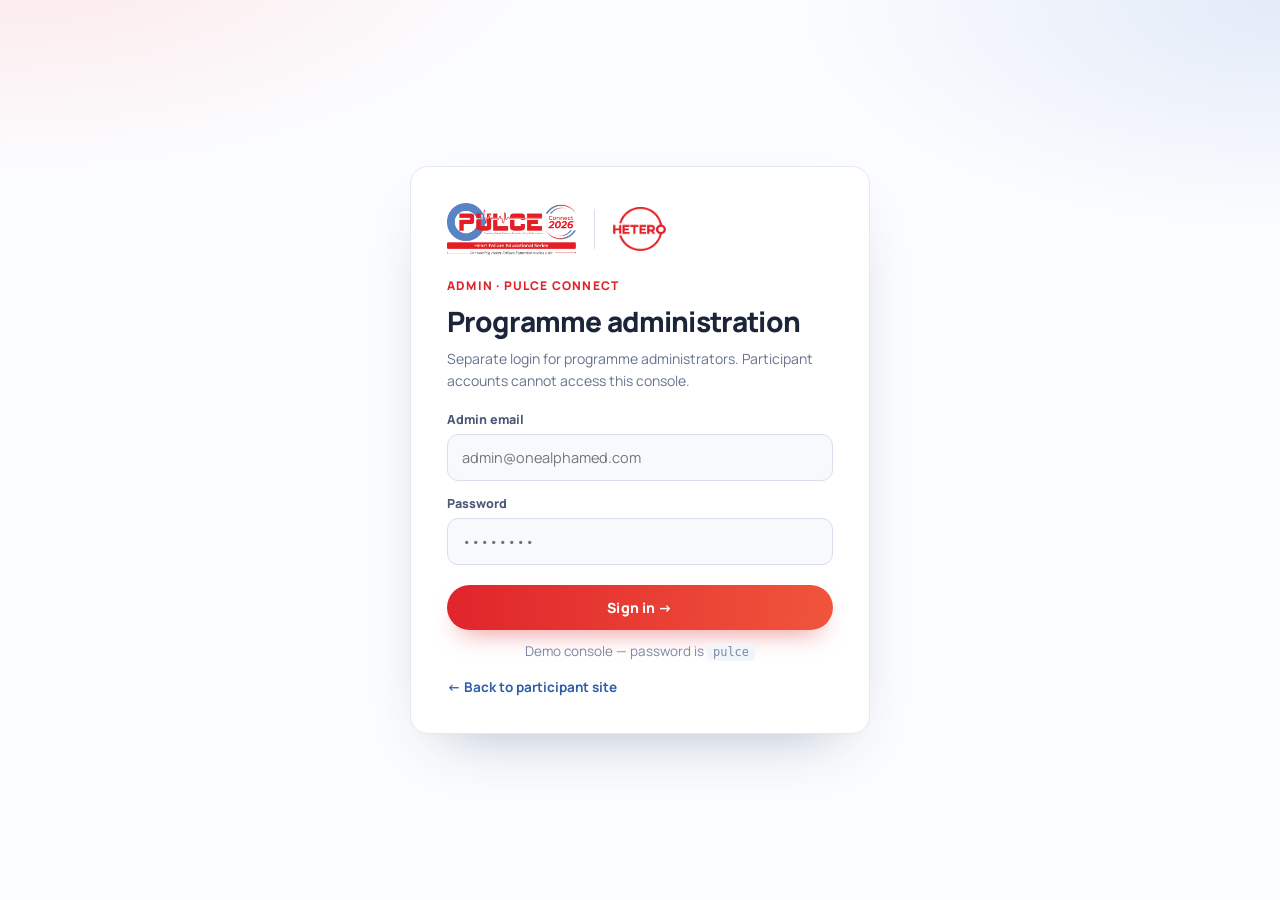
==== admin.html @ 95954b27 "Build PULCE Connect participant microsite and admin console Implements the PULCE Connect 2026 heart-" ====
<!DOCTYPE html>
<html lang="en">
<head>
<meta charset="utf-8">
<meta name="viewport" content="width=device-width, initial-scale=1">
<title>Admin · PULCE Connect</title>
<meta name="robots" content="noindex">
<link rel="icon" type="image/png" href="assets/hetero.png">
<link rel="preconnect" href="https://fonts.googleapis.com">
<link rel="preconnect" href="https://fonts.gstatic.com" crossorigin>
<link href="https://fonts.googleapis.com/css2?family=Manrope:wght@400;500;600;700;800&display=swap" rel="stylesheet">
<link rel="stylesheet" href="style.css">
<link rel="stylesheet" href="admin.css">
</head>
<body class="admin">

<section class="adm-login" id="adm-login">
  <div class="card adm-login-card">
    <div class="adm-login-logos"><img src="assets/pulce-logo.png" alt="PULCE Connect"><span class="vsep"></span><img src="assets/hetero.png" alt="Hetero"></div>
    <div class="eyebrow">Admin · PULCE Connect</div>
    <h1>Programme administration</h1>
    <p>Separate login for programme administrators. Participant accounts cannot access this console.</p>
    <form id="adm-form" class="reg">
      <label class="field"><span>Admin email</span><input class="input" name="email" type="email" placeholder="admin@onealphamed.com" autocomplete="username" required></label>
      <label class="field"><span>Password</span><input class="input" name="password" type="password" placeholder="••••••••" autocomplete="current-password" required></label>
      <div class="reg-actions"><button class="btn btn-primary md wide" type="submit">Sign in →</button><div class="hint" id="adm-err">Demo console — password is <code>pulce</code></div></div>
    </form>
    <a class="adm-back" href="./">← Back to participant site</a>
  </div>
</section>

<div class="adm" id="adm" hidden>
  <header class="adm-hdr">
    <a class="adm-brand" href="./"><img src="assets/pulce-logo.png" alt="PULCE Connect"><span>Admin</span></a>
    <div class="adm-switch">
      <label>Chapter<select class="input" id="f-ch"><option value="all">All chapters</option><option value="1">Chapter 1 — Manila</option><option value="2">Chapter 2 — Bangkok</option><option value="3">Chapter 3 — Jakarta</option></select></label>
      <label>Country<select class="input" id="f-country"><option value="all">All countries</option></select></label>
      <label>Period<select class="input" id="f-period"><option value="all">All time</option><option value="30">Last 30 days</option><option value="90">Last 90 days</option></select></label>
    </div>
    <div class="adm-right"><img class="hdr-hetero" src="assets/hetero.png" alt="Hetero"><button class="btn btn-outline sm" id="adm-logout">Log out</button></div>
  </header>
  <nav class="adm-tabs" id="adm-tabs">
    <button class="tab active" data-tab="overview">Overview</button><button class="tab" data-tab="users">Users</button><button class="tab" data-tab="geo">Geography</button><button class="tab" data-tab="certs">Certificates</button><button class="tab" data-tab="reports">Reports</button>
  </nav>
  <main class="adm-main">
    <div class="kpis" id="kpis"></div>
    <section data-tab="overview">
      <div class="adm-grid">
        <div class="card adm-card"><h3>Chapter completion</h3><p class="small">Participants who completed each chapter (feedback submitted)</p><div class="bars" id="chart-ch"></div></div>
        <div class="card adm-card"><h3>Role segmentation</h3><p class="small">Registered participants by role</p><div class="pie-wrap"><svg viewBox="0 0 120 120" class="pie" id="chart-roles"></svg><div class="legend" id="legend-roles"></div></div></div>
      </div>
      <div class="card adm-card"><h3>Country breakdown</h3><p class="small">Registrations by country — darker = more participants</p><div class="heat" id="chart-geo"></div></div>
    </section>
    <section data-tab="users" hidden>
      <div class="card adm-card">
        <div class="tbl-head"><h3>Name-wise tracking</h3><input class="input tbl-search" id="u-search" placeholder="Filter by name, email, institution…"></div>
        <div class="tbl-wrap"><table class="tbl" id="u-table"><thead><tr><th data-k="name">Name</th><th data-k="role">Role</th><th data-k="country">Country</th><th data-k="institution">Institution</th><th data-k="registered">Registered</th><th data-k="done">Chapters</th><th data-k="status">Status</th></tr></thead><tbody></tbody></table></div>
      </div>
    </section>
    <section data-tab="geo" hidden>
      <div class="adm-grid"><div class="card adm-card"><h3>Registrations by country</h3><div class="heat" id="geo-full"></div></div><div class="card adm-card"><h3>Completion rate by country</h3><div class="bars" id="geo-rate"></div></div></div>
    </section>
    <section data-tab="certs" hidden>
      <div class="card adm-card">
        <div class="tbl-head"><h3>Certificate log</h3><span class="live"><i></i>Real-time</span></div>
        <div class="tbl-wrap"><table class="tbl" id="c-table"><thead><tr><th>Date</th><th>User</th><th>Type</th><th>Chapter</th><th>Country</th><th>Certificate ID</th></tr></thead><tbody></tbody></table></div>
      </div>
    </section>
    <section data-tab="reports" hidden>
      <div class="card adm-card">
        <h3>Reports &amp; exports</h3><p class="small">Exports respect the chapter, country and period filters above.</p>
        <div class="exports"><button class="btn btn-primary md" data-export="csv">Export CSV</button><button class="btn btn-outline md" data-export="pdf">Export PDF</button><button class="btn btn-outline md" data-export="schedule">Schedule report</button></div>
        <div class="sched" id="sched" hidden><h4>Schedule a recurring report</h4>
          <div class="reg two"><label class="field"><span>Frequency</span><select class="input"><option>Weekly (Monday)</option><option>After each chapter</option><option>Monthly (1st)</option></select></label><label class="field"><span>Format</span><select class="input"><option>CSV</option><option>PDF</option></select></label><label class="field span2"><span>Send to</span><input class="input" placeholder="admin@onealphamed.com, cardio@hetero.com"></label><div class="span2"><button class="btn btn-primary md" id="sched-save">Save schedule</button></div></div>
        </div>
        <div class="toast-inline" id="toast" hidden></div>
      </div>
    </section>
  </main>
</div>
<script src="admin.js"></script>
</body>
</html>
---- style.css ----
/* PULCE Connect 2026 — brand: Hetero red + PULCE blue */
:root{
  --red:#E0242B; --red-2:#C4161C; --blue:#2F5DA8; --blue-2:#1F4E9C; --navy:#17305F;
  --ink:#1B2438; --ink-2:#2E3A55; --slate:#4C5A78; --muted:#66728E; --muted-2:#7C88A3; --muted-3:#98A3BA;
  --line:#E4E8F0; --line-2:#EDF0F5; --line-3:#D9DFEA; --bg:#FBFCFE; --bg-2:#F2F5FA; --bg-3:#F7F9FC;
  --grad:linear-gradient(94deg,#E0242B,#2F5DA8); --grad-red:linear-gradient(94deg,#E0242B,#F0553C);
  --green-bg:#E7F7EF; --green:#127A4E; --red-bg:#FDEBEB; --amber-bg:#FFF4E0; --amber:#9A5B00;
  --shadow:0 16px 40px -26px rgba(23,48,95,.3);
}
*{box-sizing:border-box}
html{-webkit-text-size-adjust:100%}
body{margin:0;background:var(--bg);font-family:'Manrope',system-ui,sans-serif;color:var(--ink);-webkit-font-smoothing:antialiased;text-wrap:pretty}
a{color:var(--blue);text-decoration:none}a:hover{color:var(--red)}
::selection{background:#FBD9DB}
img{display:block}
h1,h2,h3,p,ul,ol{margin:0}
[hidden]{display:none!important}
@keyframes fadeUp{from{opacity:0;transform:translateY(10px)}to{opacity:1;transform:none}}
@keyframes pulse{0%,100%{opacity:1}50%{opacity:.35}}
.page{min-height:100vh;display:flex;flex-direction:column;background:radial-gradient(900px 400px at 0% -8%,#FDE6E7 0%,transparent 60%),radial-gradient(800px 380px at 100% 0%,#E3EBF8 0%,transparent 60%),var(--bg)}
main{flex:1}

/* ---------- Header + tabs ---------- */
.hdr{position:sticky;top:0;z-index:20;display:flex;align-items:center;justify-content:space-between;gap:24px;padding:0 28px;height:96px;background:rgba(255,255,255,.95);backdrop-filter:blur(14px);-webkit-backdrop-filter:blur(14px);border-bottom:1px solid var(--line)}
.hdr-brand{display:flex;align-items:center;gap:18px}
.hdr-hetero{height:58px;width:auto;object-fit:contain}
.hdr-logo{height:66px;width:auto;object-fit:contain}
.vsep{width:1px;height:40px;background:var(--line-3);flex:none;display:block}
.hdr-right{display:flex;align-items:center;gap:18px}
.hdr-esc{height:44px;width:auto;object-fit:contain}
.hdr-user{font-size:13.5px;font-weight:700;color:var(--slate);margin-right:12px}
.tabs{position:sticky;top:96px;z-index:19;display:flex;gap:6px;padding:10px 28px;background:rgba(255,255,255,.92);backdrop-filter:blur(10px);border-bottom:1px solid var(--line);overflow-x:auto;scrollbar-width:none}
.tabs:empty{display:none}.tabs::-webkit-scrollbar{display:none}
.tab{padding:11px 20px;border-radius:999px;border:0;background:none;font:inherit;font-size:14px;font-weight:700;color:var(--slate);cursor:pointer;white-space:nowrap}
.tab:hover{background:var(--bg-2);color:var(--ink)}
.tab.active{color:#fff;background:var(--grad);box-shadow:0 10px 22px -12px rgba(224,36,43,.55)}

/* ---------- Buttons ---------- */
.btn{display:inline-flex;align-items:center;justify-content:center;gap:8px;border:0;border-radius:999px;font-family:inherit;font-weight:800;cursor:pointer;text-align:center;transition:filter .15s,border-color .15s,color .15s;white-space:nowrap;letter-spacing:.01em}
.btn:disabled,.btn.disabled{opacity:.45;cursor:not-allowed;filter:none;pointer-events:none}
.btn-primary{color:#fff;background:var(--grad-red);box-shadow:0 12px 26px -12px rgba(224,36,43,.6)}
.btn-primary:hover:not(:disabled){filter:brightness(1.06)}
.btn-live{color:#fff;background:var(--red);box-shadow:0 12px 26px -12px rgba(224,36,43,.8);animation:pulse 1.6s infinite}
.btn-outline{color:var(--blue-2);background:#fff;border:1.5px solid var(--blue)}
.btn-outline:hover{background:#F3F7FD}
.btn-soft{color:var(--ink);background:var(--bg-2);border:1px solid var(--line);padding:11px 22px;font-size:13.5px}
.btn-soft:hover{border-color:var(--blue);color:var(--blue)}
.lg{padding:16px 30px;font-size:15px}.md{padding:13px 24px;font-size:14px}.sm{padding:10px 20px;font-size:13.5px}
.wide{width:100%}
.link{font:inherit;font-weight:800;color:var(--blue);cursor:pointer;background:none;border:0;padding:0}
.back{display:inline-block;font-size:13.5px;font-weight:700;color:var(--muted);cursor:pointer;background:none;border:0;padding:0;font-family:inherit;margin-bottom:12px}
.back:hover{color:var(--red)}
.btn-row{display:flex;gap:12px;flex-wrap:wrap;align-items:center}

/* ---------- Common ---------- */
.eyebrow{font-size:12px;font-weight:800;letter-spacing:.1em;text-transform:uppercase;color:var(--red)}
.eyebrow.light{color:#fff;opacity:.9}
.h-xl{margin:10px 0 0;font-size:44px;line-height:1.05;letter-spacing:-.03em;font-weight:800}
.h-lg{margin:10px 0 0;font-size:36px;line-height:1.08;letter-spacing:-.03em;font-weight:800}
.h2{margin:40px 0 16px;font-size:22px;font-weight:800;letter-spacing:-.02em}
.h2.center{text-align:center}
.lead{margin:14px 0 0;font-size:17px;line-height:1.6;color:var(--muted);max-width:820px}
.body{font-size:15.5px;line-height:1.65;color:var(--ink-2)}
.muted{color:var(--muted-2);font-size:14px}
.card{background:#fff;border:1px solid var(--line);border-radius:18px}
.block{padding:24px}
.block h3{font-size:17px;font-weight:800;letter-spacing:-.02em;margin-bottom:12px}
.view{animation:fadeUp .4s ease both}
.wrap{padding:48px 40px 90px;margin:0 auto}
.w-1240{max-width:1240px}.w-1180{max-width:1180px}.w-1080{max-width:1080px}.w-980{max-width:980px}.w-900{max-width:900px}
.two-col{display:grid;grid-template-columns:1fr 1fr;gap:20px;margin-top:24px}
.three-col{display:grid;grid-template-columns:repeat(3,minmax(0,1fr));gap:20px;margin-top:28px}
.mt-26{margin-top:26px}
.pill{display:inline-flex;align-items:center;gap:9px;padding:7px 15px 7px 11px;border-radius:999px;background:#fff;border:1px solid var(--line);font-size:12px;font-weight:800;letter-spacing:.04em;text-transform:uppercase;color:var(--slate)}
.pill i{width:8px;height:8px;border-radius:50%;background:var(--red)}
.table-card{padding:4px 8px;overflow:hidden}
.table-card table{width:100%;border-collapse:collapse}
.table-card th{text-align:left;font-size:11.5px;letter-spacing:.08em;text-transform:uppercase;color:var(--muted-2);padding:13px 14px;border-bottom:1px solid var(--line)}
.table-card td{padding:13px 14px;font-size:14.5px;line-height:1.5;color:var(--ink-2);border-bottom:1px solid var(--line-2);vertical-align:top}
.table-card tr:last-child td{border-bottom:0}
.mono{font-family:ui-monospace,SFMono-Regular,Menlo,monospace;font-size:12.5px;color:var(--blue-2);white-space:nowrap}
.bar{height:10px;border-radius:999px;background:var(--line-2);overflow:hidden;margin-top:12px}
.bar i{display:block;height:100%;border-radius:999px;background:var(--grad)}
.bar.big{height:16px}
.pct-big{display:block;margin-top:10px;font-size:30px;font-weight:800;letter-spacing:-.03em}
.pill-status{display:inline-block;padding:5px 11px;border-radius:999px;font-size:12px;font-weight:800;background:var(--bg-2);color:var(--muted)}
.pill-status.s-done{background:var(--green-bg);color:var(--green)}
.pill-status.s-live{background:var(--red-bg);color:var(--red);animation:pulse 1.6s infinite}
.pill-status.s-upcoming{background:#E8EFFA;color:var(--blue-2)}
.pill-status.s-replay{background:var(--amber-bg);color:var(--amber)}

/* ---------- Landing ---------- */
.landing{padding:44px 40px 80px;max-width:1360px;margin:0 auto}
.land-grid{display:grid;grid-template-columns:minmax(0,1.1fr) minmax(0,.9fr);gap:44px;align-items:start}
.land-copy h1{margin:22px 0 0;font-size:64px;line-height:1;letter-spacing:-.035em;font-weight:800;background:var(--grad);-webkit-background-clip:text;background-clip:text;color:transparent}
.land-sub{margin:10px 0 0;font-size:24px;font-weight:800;letter-spacing:-.02em;color:var(--navy)}
.land-lead{margin:16px 0 0;font-size:17px;line-height:1.6;color:var(--muted);max-width:620px}
.land-visual{position:relative;margin-top:26px;border-radius:22px;overflow:hidden;box-shadow:var(--shadow);border:1px solid var(--line)}
.land-visual img{width:100%;height:240px;object-fit:cover;object-position:50% 45%}
.land-visual-cities{position:absolute;left:0;right:0;bottom:0;display:flex;justify-content:space-around;padding:10px 16px;background:linear-gradient(180deg,rgba(255,255,255,0),rgba(255,255,255,.92) 40%)}
.land-visual-cities span{font-size:13px;font-weight:800;letter-spacing:.08em;text-transform:uppercase;color:var(--navy)}
.events{margin-top:20px}
.learn{margin:0;padding-left:0;list-style:none;counter-reset:l;display:flex;flex-direction:column;gap:10px}
.learn li{counter-increment:l;display:flex;gap:14px;align-items:flex-start;padding:14px 16px;background:#fff;border:1px solid var(--line);border-radius:14px;font-size:15px;color:var(--ink-2)}
.learn li::before{content:counter(l);width:28px;height:28px;border-radius:50%;background:var(--grad);color:#fff;font-weight:800;font-size:13px;display:flex;align-items:center;justify-content:center;flex:none}
.trust{margin-top:28px;padding:18px 22px}
.trust-label{font-size:11px;font-weight:800;letter-spacing:.1em;text-transform:uppercase;color:var(--muted-2);margin-bottom:12px}
.trust-row{display:flex;align-items:center;gap:18px;flex-wrap:wrap}
.t-hetero{height:44px}.t-esc{height:40px}.t-strip{height:44px;max-width:100%}
.trust-row img{width:auto;object-fit:contain}
.trust-fac{display:flex;flex-wrap:wrap;gap:8px;margin-top:14px;padding-top:14px;border-top:1px solid var(--line-2)}
.fac-chip{padding:6px 12px;border-radius:999px;background:var(--bg-2);font-size:12.5px;font-weight:700;color:var(--slate)}
.land-form{position:sticky;top:116px}
.reg-card{padding:30px;box-shadow:0 26px 60px -34px rgba(23,48,95,.4)}
.reg-head h2{margin-top:8px;font-size:26px;font-weight:800;letter-spacing:-.03em}
.reg-head p{margin-top:6px;font-size:14px;color:var(--muted);line-height:1.5}
.reg{display:grid;grid-template-columns:1fr;gap:14px;margin-top:20px}
.field{display:flex;flex-direction:column;gap:6px}
.field>span{font-size:12.5px;font-weight:800;color:var(--slate)}
.field>span em{color:var(--red);font-style:normal}
.field>span small{font-weight:600;color:var(--muted-3)}
.input{padding:13px 14px;font-family:inherit;font-size:14.5px;color:var(--ink);background:var(--bg-3);border:1px solid var(--line-3);border-radius:11px;outline:none;width:100%}
.input:focus{border-color:var(--blue);background:#fff}
select.input{appearance:none;-webkit-appearance:none;padding-right:38px;background-image:url("data:image/svg+xml,%3Csvg xmlns='http://www.w3.org/2000/svg' width='14' height='14' viewBox='0 0 24 24' fill='none' stroke='%234C5A78' stroke-width='2.5' stroke-linecap='round' stroke-linejoin='round'%3E%3Cpath d='m6 9 6 6 6-6'/%3E%3C/svg%3E");background-repeat:no-repeat;background-position:right 14px center}
.reg-actions{display:flex;flex-direction:column;gap:12px;margin-top:6px}
.hint{font-size:13.5px;color:var(--muted-2);text-align:center}

/* ---------- Thank you ---------- */
.thanks-card{padding:44px;text-align:center;box-shadow:var(--shadow)}
.thanks-check{font-size:52px}
.thanks-card h1{margin-top:8px;font-size:40px;font-weight:800;letter-spacing:-.03em}
.thanks-card .lead{margin:10px auto 0;font-weight:700;color:var(--navy)}
.thanks-card .body{margin-top:22px}
.thanks-card .table-card{margin:14px auto 0;max-width:720px;border:1px solid var(--line);border-radius:14px;text-align:left}
.thanks-card .note{margin:20px 0 22px;font-size:14px;color:var(--muted)}

/* ---------- Faculty ---------- */
.fac-grid{display:grid;grid-template-columns:repeat(3,minmax(0,1fr));gap:16px}
.fac-grid.lg{grid-template-columns:repeat(2,minmax(0,1fr))}
.fac{display:flex;gap:14px;align-items:center;padding:14px;background:#fff;border:1px solid var(--line);border-radius:16px}
.fac-photo{width:72px;height:72px;border-radius:50%;overflow:hidden;flex:none;background:linear-gradient(135deg,#E8EFFA,#FDE6E7);display:flex;align-items:center;justify-content:center;border:2px solid #fff;box-shadow:0 6px 16px -8px rgba(23,48,95,.4)}
.fac-photo img{width:100%;height:100%;object-fit:cover;object-position:50% 20%}
.fac-photo span{font-size:20px;font-weight:800;color:var(--blue-2)}
.fac.lg .fac-photo{width:110px;height:110px}
.fac.lg{padding:20px}
.fac-body{display:flex;flex-direction:column;gap:3px;min-width:0}
.fac-body b{font-size:15px;letter-spacing:-.01em}
.fac-body span{font-size:12.5px;font-weight:700;color:var(--red)}
.fac-body small{font-size:12px;color:var(--muted-2);line-height:1.4}
.fac.tba .fac-photo{border-style:dashed;border-color:var(--line-3);background:var(--bg-2)}
.fac.tba .fac-photo span{color:var(--muted-3)}
.fac-list{display:flex;flex-direction:column;gap:10px}
.fac-mini{width:34px;height:34px;border-radius:50%;background:var(--bg-2);border:2px solid #fff;display:inline-flex;align-items:center;justify-content:center;font-size:11px;font-weight:800;color:var(--blue-2);overflow:hidden;margin-left:-8px}
.fac-mini:first-child{margin-left:0}
.fac-mini img{width:100%;height:100%;object-fit:cover}

/* ---------- Dashboard ---------- */
.ch-cards{display:grid;grid-template-columns:repeat(3,minmax(0,1fr));gap:20px;margin-top:28px}
.ch-card{padding:22px;display:flex;flex-direction:column;gap:10px;box-shadow:var(--shadow);border-top:5px solid var(--blue)}
.ch-card.s-live{border-top-color:var(--red)}.ch-card.s-done{border-top-color:var(--green)}
.ch-card.locked{opacity:.6}
.ch-n{font-size:11.5px;font-weight:800;letter-spacing:.1em;text-transform:uppercase;color:var(--red)}
.ch-card b{font-size:17px;line-height:1.35;letter-spacing:-.02em;min-height:46px}
.ch-meta{display:flex;flex-wrap:wrap;gap:8px 16px;font-size:13.5px;color:var(--muted)}
.ch-status{font-size:14px;font-weight:800;margin-top:4px}
.ch-action{margin-top:auto;padding-top:8px}

/* ---------- Overview ---------- */
.ov-grid{display:grid;grid-template-columns:repeat(3,minmax(0,1fr));gap:20px;margin-top:28px}
.ov-ch{padding:22px;display:flex;flex-direction:column;gap:12px;box-shadow:var(--shadow)}
.ov-ch.locked{opacity:.6}
.ov-ch-head{display:flex;align-items:center;justify-content:space-between;gap:10px}
.ov-ch h3{font-size:18px;line-height:1.35;letter-spacing:-.02em;min-height:72px}
.ov-fac{display:flex;padding-left:8px}
.ov-ch .btn{margin-top:auto}

/* ---------- Chapter ---------- */
.ch-hero{position:relative;height:340px;border-radius:24px;overflow:hidden;box-shadow:0 22px 54px -30px rgba(23,48,95,.4)}
.ch-hero>img{width:100%;height:100%;object-fit:cover;object-position:50% 40%}
.ch-hero::after{content:"";position:absolute;inset:0;background:linear-gradient(180deg,rgba(23,48,95,.1) 15%,rgba(23,48,95,.85))}
.ch-hero-copy{position:absolute;left:32px;right:32px;bottom:26px;z-index:1;color:#fff}
.ch-hero-copy h1{margin:8px 0 12px;font-size:36px;line-height:1.08;letter-spacing:-.03em;font-weight:800;text-shadow:0 2px 12px rgba(0,0,0,.3)}
.ch-hero-meta{display:flex;flex-wrap:wrap;gap:8px 22px;font-size:14px;margin-bottom:12px}
.ch-hero-meta b{font-weight:700}
.ctas{margin-top:22px}
.objectives{padding-left:22px;display:flex;flex-direction:column;gap:9px}
.objectives li{font-size:14.5px;line-height:1.55;color:var(--ink-2)}
.agenda td:first-child{width:110px}
.agenda td:nth-child(2){width:46%}
.criteria td:first-child{width:180px}
.post{margin-top:28px;padding:26px;display:flex;align-items:center;justify-content:space-between;gap:24px;flex-wrap:wrap;background:linear-gradient(180deg,#fff,#F7F9FC)}
.post h3{font-size:19px;font-weight:800;letter-spacing:-.02em;margin:6px 0 6px}

/* ---------- Live ---------- */
.live-tag{color:var(--red);animation:pulse 1.6s infinite}
.live-grid{display:grid;grid-template-columns:minmax(0,1.6fr) minmax(0,1fr);gap:24px;margin-top:24px;align-items:start}
.embed{aspect-ratio:16/9;border-radius:22px;background:linear-gradient(150deg,#17305F,#2F5DA8 60%,#7B2A3E);display:flex;align-items:center;justify-content:center;color:#fff;box-shadow:var(--shadow)}
.embed-msg{display:flex;flex-direction:column;align-items:center;gap:10px;font-size:34px;font-weight:800;letter-spacing:.06em;text-align:center;padding:0 30px}
.embed-msg small{font-size:14px;font-weight:600;letter-spacing:0;opacity:.85;max-width:420px}
.live-dot{width:14px;height:14px;border-radius:50%;background:var(--red);box-shadow:0 0 0 6px rgba(224,36,43,.3);animation:pulse 1.2s infinite}
.side{display:flex;flex-direction:column;gap:18px}
.now b{display:block;font-size:16px;line-height:1.4;letter-spacing:-.01em;margin-top:8px}
.now span{display:block;margin-top:6px;font-size:13.5px;color:var(--muted)}
.next{list-style:none;padding:0;margin:10px 0 0;display:flex;flex-direction:column;gap:8px}
.next li{display:flex;gap:12px;align-items:baseline;font-size:14px;color:var(--ink-2)}

/* ---------- Feedback ---------- */
.qcard{margin-top:26px;padding:32px;box-shadow:var(--shadow)}
.qblock+.qblock{margin-top:28px;padding-top:24px;border-top:1px solid var(--line-2)}
.qtext{font-size:18px;font-weight:800;line-height:1.35;letter-spacing:-.02em}
.qhint{margin-top:4px;font-size:13px;color:var(--muted-2);font-style:italic}
.faces,.singles,.checks{display:flex;flex-wrap:wrap;gap:10px;margin-top:14px}
.fb-opt{display:inline-flex;align-items:center;gap:10px;padding:12px 18px;border-radius:999px;background:var(--bg-3);border:1px solid var(--line-3);font:inherit;font-size:14.5px;font-weight:700;color:var(--ink-2);cursor:pointer}
.fb-opt:hover{background:var(--bg-2)}
.fb-opt.on{border-color:var(--red);background:var(--red-bg);color:var(--red-2)}
.faces .fb-opt{font-size:30px;padding:8px 14px;line-height:1}
.faces .fb-opt.on{transform:scale(1.12);background:#fff;box-shadow:0 10px 24px -12px rgba(224,36,43,.6)}
.radio{width:18px;height:18px;border-radius:50%;border:2px solid var(--line-3);flex:none;display:flex;align-items:center;justify-content:center}
.fb-opt.on .radio::after{content:"";width:9px;height:9px;border-radius:50%;background:var(--red)}
.box{width:18px;height:18px;border-radius:5px;border:2px solid var(--line-3);flex:none;display:flex;align-items:center;justify-content:center}
.fb-opt.on .box{border-color:var(--red);background:var(--red)}
.fb-opt.on .box::after{content:"\2713";color:#fff;font-size:12px;font-weight:800}
textarea.input{margin-top:12px;resize:vertical}

/* ---------- Resources ---------- */
.filters{display:grid;grid-template-columns:1fr 1fr 1.5fr;gap:12px;margin-top:24px}
.res-list{display:flex;flex-direction:column;gap:12px;margin-top:18px}
.res{display:flex;align-items:center;gap:18px;padding:18px 22px;box-shadow:var(--shadow)}
.res-icon{width:44px;height:44px;border-radius:12px;background:var(--bg-2);display:flex;align-items:center;justify-content:center;font-size:20px;flex:none}
.res-text{flex:1;min-width:0}.res-text b{display:block;font-size:15.5px}.res-text span{display:block;margin-top:3px;font-size:13px;color:var(--muted-2)}

/* ---------- Certificates ---------- */
.cert-list{display:grid;grid-template-columns:repeat(3,minmax(0,1fr));gap:20px;margin-top:28px}
.cert{position:relative;overflow:hidden;box-shadow:var(--shadow)}
.cert.adv{margin-top:20px}
.cert-preview{padding:26px 22px;text-align:center;background:linear-gradient(180deg,#FFF7F7,#F3F7FD);border-bottom:1px solid var(--line)}
.cp-logos{display:flex;align-items:center;justify-content:center;gap:16px}
.cp-logos img{height:34px;width:auto;object-fit:contain}
.cp-logos img:first-child{height:44px}
.cp-kicker{margin-top:18px;font-size:11px;font-weight:800;letter-spacing:.16em;text-transform:uppercase;color:var(--red)}
.cp-awarded{margin-top:10px;font-size:12.5px;color:var(--muted)}
.cp-name{margin-top:4px;font-size:22px;font-weight:800;letter-spacing:-.02em}
.cp-prog{margin-top:4px;font-size:13.5px;font-weight:700;color:var(--blue-2);line-height:1.4}
.cp-date{margin-top:12px;font-size:12px;font-weight:700;color:var(--slate)}
.cp-strip{height:26px;width:auto;max-width:100%;object-fit:contain;margin:16px auto 0;opacity:.9}
.cert-foot{display:flex;align-items:center;justify-content:space-between;gap:16px;padding:18px 20px;flex-wrap:wrap}
.cert-foot b{display:block;font-size:15px}.cert-foot span{display:block;font-size:13px;color:var(--muted);margin-top:3px}
.cert.locked .cert-preview{filter:grayscale(.6);opacity:.55}
.adv-progress{margin-top:10px;font-size:13px;font-weight:700;color:var(--slate)}
.adv-progress .bar{width:260px;max-width:100%;margin-top:8px}
.adv-progress .pct{font-size:12px;color:var(--muted-2)}
.kv{width:100%;border-collapse:collapse}
.kv th{text-align:left;width:180px;font-size:12.5px;letter-spacing:.06em;text-transform:uppercase;color:var(--muted-2);padding:12px 0;border-bottom:1px solid var(--line-2)}
.kv td{padding:12px 0;font-size:15px;font-weight:600;border-bottom:1px solid var(--line-2)}

/* ---------- About ---------- */
.about-visual{margin-top:26px;padding:30px;display:flex;align-items:center;gap:30px;flex-wrap:wrap;background:linear-gradient(180deg,#fff,#F7F9FC)}
.about-visual img{height:120px;width:auto;object-fit:contain}
.about-visual p{font-size:16px;line-height:1.6;color:var(--ink-2)}
.endorse{padding:22px 26px;display:flex;align-items:center;gap:26px;flex-wrap:wrap}
.endorse img{width:auto;object-fit:contain}
.e-esc{height:56px}.e-hetero{height:54px}.e-strip{height:50px;max-width:100%}

/* ---------- Footer / toast ---------- */
.ftr{padding:26px 40px 22px;border-top:1px solid var(--line);background:#fff}
.ftr-inner{display:flex;align-items:center;justify-content:space-between;gap:30px;flex-wrap:wrap;padding-bottom:18px;margin-bottom:14px;border-bottom:1px solid var(--line-2)}
.ftr-strip{height:60px;width:auto;max-width:100%;object-fit:contain}
.ftr-esc{height:46px;width:auto;object-fit:contain}
.ftr-legal{display:flex;align-items:center;gap:18px;flex-wrap:wrap;font-size:12.5px;color:var(--muted-2)}
.ftr-legal i{color:var(--line-3);font-style:normal}
.toast{position:fixed;left:50%;bottom:28px;transform:translateX(-50%);z-index:50;padding:12px 18px;border-radius:12px;background:var(--navy);color:#fff;font-size:14px;font-weight:600;box-shadow:0 16px 40px -14px rgba(0,0,0,.5)}

/* ---------- Print (certificate PDF) ---------- */
@media print{
  body{background:#fff}
  body[data-print] .page>*:not(main),body[data-print] main>section{display:none!important}
  body[data-print] main>section[data-view="certificates"]{display:block!important;padding:0}
  body[data-print] section[data-view="certificates"]>*{display:none!important}
  body[data-print] .cert-list,body[data-print] .cert.adv{display:block!important;margin:0}
  body[data-print] .cert{display:none!important;border:0;box-shadow:none;border-radius:0}
  body[data-print] .cert>*:not(.cert-preview){display:none!important}
  body[data-print="p0"] .cert-preview[data-cert="p0"],body[data-print="p1"] .cert-preview[data-cert="p1"],body[data-print="p2"] .cert-preview[data-cert="p2"],body[data-print="adv"] .cert-preview[data-cert="adv"]{display:block!important}
  body[data-print="p0"] .cert:has([data-cert="p0"]),body[data-print="p1"] .cert:has([data-cert="p1"]),body[data-print="p2"] .cert:has([data-cert="p2"]),body[data-print="adv"] .cert.adv{display:block!important;filter:none;opacity:1}
  .cert-preview{padding:60px 50px;min-height:95vh;border:14px double var(--red);border-radius:0}
  .cp-name{font-size:44px}.cp-prog{font-size:22px}.cp-logos img{height:60px}.cp-logos img:first-child{height:80px}.cp-strip{height:44px}
  @page{size:A4 landscape;margin:12mm}
}

/* ---------- Responsive ---------- */
@media (max-width:1100px){
  .land-grid{grid-template-columns:1fr}.land-form{position:static}
  .fac-grid{grid-template-columns:1fr 1fr}
  .cert-list,.ch-cards,.ov-grid,.three-col{grid-template-columns:1fr 1fr}
}
@media (max-width:900px){
  .hdr{height:78px;padding:0 16px;gap:12px}.hdr-hetero{height:42px}.hdr-logo{height:48px}.hdr-esc{display:none}
  .tabs{top:78px;padding:8px 16px}.land-form{position:static}
  .landing,.wrap{padding:32px 20px 60px}
  .land-copy h1{font-size:44px}.land-sub{font-size:19px}
  .h-xl{font-size:32px}.h-lg{font-size:28px}
  .two-col,.three-col,.live-grid,.filters,.fac-grid.lg,.cert-list,.ch-cards,.ov-grid{grid-template-columns:1fr}
  .ch-hero{height:280px}.ch-hero-copy h1{font-size:26px}
  .table-card{overflow-x:auto}.table-card table{min-width:560px}
  .ftr{padding:22px 20px 18px}.ftr-strip{height:48px}
}
@media (max-width:560px){
  .fac-grid{grid-template-columns:1fr}.reg-card{padding:22px}.trust-row .vsep{display:none}
  .post{padding:20px}.cert-foot{flex-direction:column;align-items:flex-start}
}
---- admin.css ----
/* Admin console */
body.admin{background:var(--bg-2)}
.adm-login{min-height:100vh;display:flex;align-items:center;justify-content:center;padding:40px 20px;background:radial-gradient(900px 400px at 0% -8%,#FDE6E7 0%,transparent 60%),radial-gradient(800px 380px at 100% 0%,#E3EBF8 0%,transparent 60%),var(--bg)}
.adm-login-card{width:100%;max-width:460px;padding:36px;box-shadow:0 26px 60px -34px rgba(23,48,95,.4)}
.adm-login-logos{display:flex;align-items:center;gap:18px;margin-bottom:22px}
.adm-login-logos img:first-child{height:52px;width:auto;object-fit:contain}
.adm-login-logos img:last-child{height:44px;width:auto;object-fit:contain}
.adm-login-card h1{margin-top:8px;font-size:28px;font-weight:800;letter-spacing:-.03em}
.adm-login-card p{margin-top:8px;font-size:14px;color:var(--muted);line-height:1.55}
.adm-login-card code{background:var(--bg-2);padding:2px 6px;border-radius:5px;font-size:12px}
.adm-back{display:inline-block;margin-top:18px;font-size:13.5px;font-weight:700}
#adm-err.err{color:var(--red)}
.adm-hdr{position:sticky;top:0;z-index:20;display:flex;align-items:center;gap:22px;padding:0 24px;height:80px;background:#fff;border-bottom:1px solid var(--line)}
.adm-brand{display:flex;align-items:center;gap:10px;flex:none;color:var(--ink)}
.adm-brand img{height:46px;width:auto;object-fit:contain}
.adm-brand span{padding:4px 9px;border-radius:7px;background:var(--navy);color:#fff;font-size:11px;font-weight:800;letter-spacing:.08em;text-transform:uppercase}
.adm-switch{display:flex;gap:12px;flex:1;flex-wrap:wrap}
.adm-switch label{display:flex;flex-direction:column;gap:3px;font-size:11px;font-weight:800;letter-spacing:.06em;text-transform:uppercase;color:var(--muted-2)}
.adm-switch .input{padding:8px 34px 8px 12px;font-size:13.5px;font-weight:600;min-width:180px}
.adm-right{display:flex;align-items:center;gap:14px;flex:none}
.adm-right .hdr-hetero{height:44px}
.adm-tabs{position:sticky;top:80px;z-index:19;display:flex;gap:6px;padding:10px 24px;background:#fff;border-bottom:1px solid var(--line);overflow-x:auto}
.adm-main{padding:24px;max-width:1400px;margin:0 auto}
.kpis{display:grid;grid-template-columns:repeat(4,minmax(0,1fr));gap:16px;margin-bottom:20px}
.kpi{padding:20px 22px;box-shadow:var(--shadow)}
.kpi span{display:block;font-size:11.5px;font-weight:800;letter-spacing:.08em;text-transform:uppercase;color:var(--muted-2)}
.kpi b{display:block;margin-top:8px;font-size:32px;font-weight:800;letter-spacing:-.03em}
.kpi small{display:block;margin-top:4px;font-size:12.5px;color:var(--muted)}
.kpi i{display:inline-block;width:10px;height:10px;border-radius:50%;margin-right:6px;background:var(--grad)}
.adm-grid{display:grid;grid-template-columns:2fr 1fr;gap:16px;margin-bottom:16px}
.adm-card{padding:22px 24px;box-shadow:var(--shadow);margin-bottom:16px}
.adm-card h3{font-size:16.5px;font-weight:800;letter-spacing:-.02em}
.adm-card .small{margin-top:4px;font-size:13px;color:var(--muted)}
.bars{display:flex;flex-direction:column;gap:12px;margin-top:18px}
.bar-row{display:grid;grid-template-columns:200px 1fr 60px;align-items:center;gap:14px;font-size:13.5px}
.bar-row span:first-child{font-weight:700;color:var(--ink-2);overflow:hidden;text-overflow:ellipsis;white-space:nowrap}
.bar-track{height:14px;border-radius:7px;background:var(--line-2);overflow:hidden}
.bar-fill{height:100%;border-radius:7px;background:var(--grad)}
.bar-fill.c{background:linear-gradient(90deg,#17305F,#2F5DA8)}
.bar-row b{text-align:right;font-weight:800}
.pie-wrap{display:flex;align-items:center;gap:22px;margin-top:18px;flex-wrap:wrap}
.pie{width:150px;height:150px;flex:none;transform:rotate(-90deg)}
.legend{display:flex;flex-direction:column;gap:8px;font-size:13px}
.legend div{display:flex;align-items:center;gap:8px}
.legend i{width:12px;height:12px;border-radius:3px;flex:none}
.heat{display:grid;grid-template-columns:repeat(auto-fill,minmax(150px,1fr));gap:10px;margin-top:18px}
.heat div{padding:14px 14px 12px;border-radius:12px;color:#fff;display:flex;flex-direction:column;gap:4px}
.heat b{font-size:22px;font-weight:800;letter-spacing:-.02em}
.heat span{font-size:12.5px;font-weight:700;opacity:.92}
.tbl-head{display:flex;align-items:center;justify-content:space-between;gap:16px;flex-wrap:wrap}
.tbl-search{max-width:320px;padding:10px 14px}
.tbl-wrap{overflow-x:auto;margin-top:16px}
.tbl{width:100%;border-collapse:collapse;font-size:13.5px}
.tbl th{text-align:left;font-size:11.5px;letter-spacing:.06em;text-transform:uppercase;color:var(--muted-2);padding:10px 12px;border-bottom:1px solid var(--line);white-space:nowrap;cursor:pointer;user-select:none}
.tbl th[data-k]:hover{color:var(--ink)}
.tbl th.asc::after{content:" \2191"}.tbl th.desc::after{content:" \2193"}
.tbl td{padding:12px;border-bottom:1px solid var(--line-2);vertical-align:middle;white-space:nowrap}
.tbl td.name{font-weight:800;color:var(--ink)}
.tbl td small{display:block;color:var(--muted-2);font-weight:500}
.tbl tr.new td{background:#FFF3F3;animation:fadeUp .4s ease both}
.live{display:inline-flex;align-items:center;gap:8px;font-size:12.5px;font-weight:800;color:var(--green)}
.live i{width:8px;height:8px;border-radius:50%;background:var(--green);animation:pulse 1.4s infinite}
.exports{display:flex;gap:12px;flex-wrap:wrap;margin-top:18px}
.sched{margin-top:22px;padding-top:22px;border-top:1px solid var(--line-2)}
.sched h4{margin:0;font-size:15px;font-weight:800}
.reg.two{grid-template-columns:1fr 1fr}.span2{grid-column:1/-1}
.toast-inline{margin-top:16px;padding:12px 16px;border-radius:12px;background:var(--green-bg);color:var(--green);font-size:14px;font-weight:600}
@media (max-width:1000px){.kpis{grid-template-columns:1fr 1fr}.adm-grid{grid-template-columns:1fr}.adm-hdr{height:auto;padding:12px 16px;flex-wrap:wrap}.adm-tabs{top:auto;position:static}.bar-row{grid-template-columns:120px 1fr 50px}}
@media (max-width:560px){.kpis{grid-template-columns:1fr}.adm-main{padding:16px}.reg.two{grid-template-columns:1fr}}
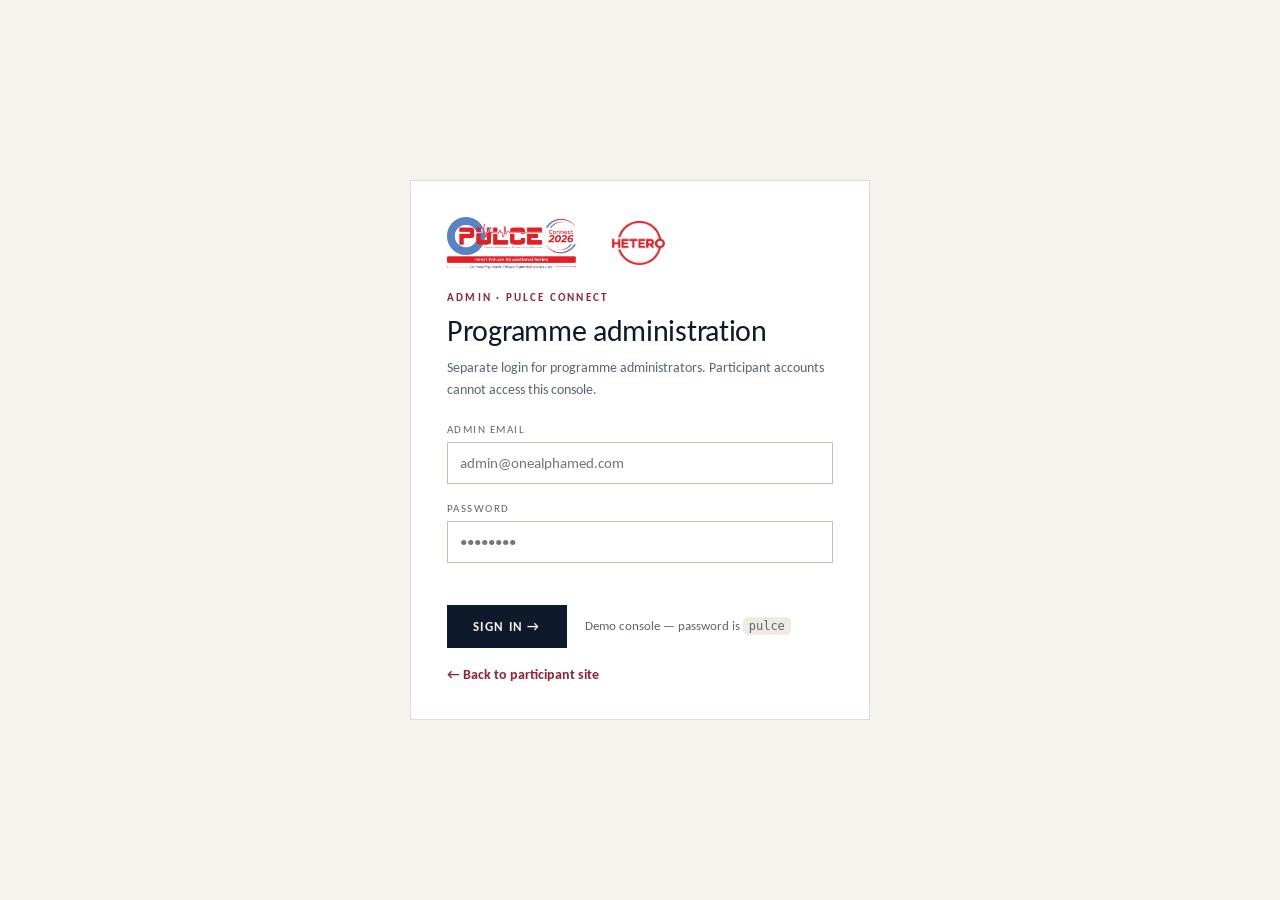
==== commit 2d27a6a6: "Apply Claude Design revamp across the participant site and admin Implements the "Pulce Connect websi" ====
--- a/admin.html
+++ b/admin.html
@@ -8,7 +8,7 @@
 <link rel="icon" type="image/png" href="assets/hetero.png">
 <link rel="preconnect" href="https://fonts.googleapis.com">
 <link rel="preconnect" href="https://fonts.gstatic.com" crossorigin>
-<link href="https://fonts.googleapis.com/css2?family=Manrope:wght@400;500;600;700;800&display=swap" rel="stylesheet">
+<link href="https://fonts.googleapis.com/css2?family=Carlito:ital,wght@0,400;0,700;1,400&display=swap" rel="stylesheet">
 <link rel="stylesheet" href="style.css">
 <link rel="stylesheet" href="admin.css">
 </head>
@@ -17,13 +17,13 @@
 <section class="adm-login" id="adm-login">
   <div class="card adm-login-card">
     <div class="adm-login-logos"><img src="assets/pulce-logo.png" alt="PULCE Connect"><span class="vsep"></span><img src="assets/hetero.png" alt="Hetero"></div>
-    <div class="eyebrow">Admin · PULCE Connect</div>
+    <div class="kicker">Admin · PULCE Connect</div>
     <h1>Programme administration</h1>
     <p>Separate login for programme administrators. Participant accounts cannot access this console.</p>
-    <form id="adm-form" class="reg">
-      <label class="field"><span>Admin email</span><input class="input" name="email" type="email" placeholder="admin@onealphamed.com" autocomplete="username" required></label>
-      <label class="field"><span>Password</span><input class="input" name="password" type="password" placeholder="••••••••" autocomplete="current-password" required></label>
-      <div class="reg-actions"><button class="btn btn-primary md wide" type="submit">Sign in →</button><div class="hint" id="adm-err">Demo console — password is <code>pulce</code></div></div>
+    <form id="adm-form" class="form-grid" style="margin-top:22px">
+      <label class="field span2">Admin email<input class="input" name="email" type="email" placeholder="admin@onealphamed.com" autocomplete="username" required></label>
+      <label class="field span2">Password<input class="input" name="password" type="password" placeholder="••••••••" autocomplete="current-password" required></label>
+      <div class="form-actions"><button class="btn btn-navy" type="submit">Sign in →</button><div class="hint small" id="adm-err">Demo console — password is <code>pulce</code></div></div>
     </form>
     <a class="adm-back" href="./">← Back to participant site</a>
   </div>
@@ -37,7 +37,7 @@
       <label>Country<select class="input" id="f-country"><option value="all">All countries</option></select></label>
       <label>Period<select class="input" id="f-period"><option value="all">All time</option><option value="30">Last 30 days</option><option value="90">Last 90 days</option></select></label>
     </div>
-    <div class="adm-right"><img class="hdr-hetero" src="assets/hetero.png" alt="Hetero"><button class="btn btn-outline sm" id="adm-logout">Log out</button></div>
+    <div class="adm-right"><img class="hdr-hetero" src="assets/hetero.png" alt="Hetero"><button class="signout" id="adm-logout">Log out</button></div>
   </header>
   <nav class="adm-tabs" id="adm-tabs">
     <button class="tab active" data-tab="overview">Overview</button><button class="tab" data-tab="users">Users</button><button class="tab" data-tab="geo">Geography</button><button class="tab" data-tab="certs">Certificates</button><button class="tab" data-tab="reports">Reports</button>
@@ -69,9 +69,9 @@
     <section data-tab="reports" hidden>
       <div class="card adm-card">
         <h3>Reports &amp; exports</h3><p class="small">Exports respect the chapter, country and period filters above.</p>
-        <div class="exports"><button class="btn btn-primary md" data-export="csv">Export CSV</button><button class="btn btn-outline md" data-export="pdf">Export PDF</button><button class="btn btn-outline md" data-export="schedule">Schedule report</button></div>
+        <div class="exports"><button class="btn btn-burg md" data-export="csv">Export CSV</button><button class="btn btn-line md" data-export="pdf">Export PDF</button><button class="btn btn-line md" data-export="schedule">Schedule report</button></div>
         <div class="sched" id="sched" hidden><h4>Schedule a recurring report</h4>
-          <div class="reg two"><label class="field"><span>Frequency</span><select class="input"><option>Weekly (Monday)</option><option>After each chapter</option><option>Monthly (1st)</option></select></label><label class="field"><span>Format</span><select class="input"><option>CSV</option><option>PDF</option></select></label><label class="field span2"><span>Send to</span><input class="input" placeholder="admin@onealphamed.com, cardio@hetero.com"></label><div class="span2"><button class="btn btn-primary md" id="sched-save">Save schedule</button></div></div>
+          <div class="form-grid"><label class="field">Frequency<select class="input"><option>Weekly (Monday)</option><option>After each chapter</option><option>Monthly (1st)</option></select></label><label class="field">Format<select class="input"><option>CSV</option><option>PDF</option></select></label><label class="field span2"><span>Send to<input class="input" placeholder="admin@onealphamed.com, cardio@hetero.com"></label><div class="span2"><button class="btn btn-navy md" id="sched-save">Save schedule</button></div></div>
         </div>
         <div class="toast-inline" id="toast" hidden></div>
       </div>
--- a/style.css
+++ b/style.css
@@ -1,274 +1,333 @@
-/* PULCE Connect 2026 — brand: Hetero red + PULCE blue */
+/* PULCE Connect 2026 — editorial system from the Claude Design revamp
+   paper #F6F3EE · navy #0E1A2B · burgundy #8E2637 · rules #DCD5CA */
 :root{
-  --red:#E0242B; --red-2:#C4161C; --blue:#2F5DA8; --blue-2:#1F4E9C; --navy:#17305F;
-  --ink:#1B2438; --ink-2:#2E3A55; --slate:#4C5A78; --muted:#66728E; --muted-2:#7C88A3; --muted-3:#98A3BA;
-  --line:#E4E8F0; --line-2:#EDF0F5; --line-3:#D9DFEA; --bg:#FBFCFE; --bg-2:#F2F5FA; --bg-3:#F7F9FC;
-  --grad:linear-gradient(94deg,#E0242B,#2F5DA8); --grad-red:linear-gradient(94deg,#E0242B,#F0553C);
-  --green-bg:#E7F7EF; --green:#127A4E; --red-bg:#FDEBEB; --amber-bg:#FFF4E0; --amber:#9A5B00;
-  --shadow:0 16px 40px -26px rgba(23,48,95,.3);
+  --paper:#F6F3EE; --paper-2:#EFEAE2; --white:#FFFFFF;
+  --navy:#0E1A2B; --burg:#8E2637; --rose:#E2A0AC;
+  --ink:#0E1A2B; --ink-2:#3B4654; --muted:#5C6675;
+  --rule:#DCD5CA; --rule-2:#E2DACE; --rule-3:#C9BFB0;
+  --green:#1F6B45; --green-bg:#E4F0E9; --amber:#8A5A00; --amber-bg:#F7EBD2; --live-bg:#F7E1E5;
+  --max:1200px; --pad:28px;
 }
 *{box-sizing:border-box}
-html{-webkit-text-size-adjust:100%}
-body{margin:0;background:var(--bg);font-family:'Manrope',system-ui,sans-serif;color:var(--ink);-webkit-font-smoothing:antialiased;text-wrap:pretty}
-a{color:var(--blue);text-decoration:none}a:hover{color:var(--red)}
-::selection{background:#FBD9DB}
+html{-webkit-text-size-adjust:100%;scroll-behavior:smooth}
+body{margin:0;background:var(--paper);font-family:'Carlito',Calibri,Candara,'Segoe UI',sans-serif;color:var(--ink);-webkit-font-smoothing:antialiased;text-wrap:pretty;font-size:16px}
+a{color:var(--burg);text-decoration:none}a:hover{color:var(--navy);text-decoration:underline}
+::selection{background:var(--navy);color:var(--paper)}
 img{display:block}
-h1,h2,h3,p,ul,ol{margin:0}
+h1,h2,h3,p,ul,ol,dl,dd{margin:0}
 [hidden]{display:none!important}
-@keyframes fadeUp{from{opacity:0;transform:translateY(10px)}to{opacity:1;transform:none}}
-@keyframes pulse{0%,100%{opacity:1}50%{opacity:.35}}
-.page{min-height:100vh;display:flex;flex-direction:column;background:radial-gradient(900px 400px at 0% -8%,#FDE6E7 0%,transparent 60%),radial-gradient(800px 380px at 100% 0%,#E3EBF8 0%,transparent 60%),var(--bg)}
+input,select,button,textarea{font-family:inherit}
+@keyframes fadeUp{from{opacity:0;transform:translateY(8px)}to{opacity:1;transform:none}}
+@keyframes pulse{0%,100%{opacity:1}50%{opacity:.4}}
+.page{min-height:100vh;display:flex;flex-direction:column}
 main{flex:1}
-
-/* ---------- Header + tabs ---------- */
-.hdr{position:sticky;top:0;z-index:20;display:flex;align-items:center;justify-content:space-between;gap:24px;padding:0 28px;height:96px;background:rgba(255,255,255,.95);backdrop-filter:blur(14px);-webkit-backdrop-filter:blur(14px);border-bottom:1px solid var(--line)}
-.hdr-brand{display:flex;align-items:center;gap:18px}
-.hdr-hetero{height:58px;width:auto;object-fit:contain}
-.hdr-logo{height:66px;width:auto;object-fit:contain}
-.vsep{width:1px;height:40px;background:var(--line-3);flex:none;display:block}
-.hdr-right{display:flex;align-items:center;gap:18px}
-.hdr-esc{height:44px;width:auto;object-fit:contain}
-.hdr-user{font-size:13.5px;font-weight:700;color:var(--slate);margin-right:12px}
-.tabs{position:sticky;top:96px;z-index:19;display:flex;gap:6px;padding:10px 28px;background:rgba(255,255,255,.92);backdrop-filter:blur(10px);border-bottom:1px solid var(--line);overflow-x:auto;scrollbar-width:none}
-.tabs:empty{display:none}.tabs::-webkit-scrollbar{display:none}
-.tab{padding:11px 20px;border-radius:999px;border:0;background:none;font:inherit;font-size:14px;font-weight:700;color:var(--slate);cursor:pointer;white-space:nowrap}
-.tab:hover{background:var(--bg-2);color:var(--ink)}
-.tab.active{color:#fff;background:var(--grad);box-shadow:0 10px 22px -12px rgba(224,36,43,.55)}
+.wrap{max-width:var(--max);margin:0 auto;padding:44px var(--pad) 80px}
+.view{animation:fadeUp .35s ease both}
+
+/* ---------- Type ---------- */
+.kicker{font-size:11px;font-weight:600;letter-spacing:.2em;text-transform:uppercase;color:var(--burg)}
+.kicker.muted{color:var(--muted)}
+.kicker-line{display:flex;align-items:center;gap:13px;margin-bottom:26px}
+.kicker-line::before{content:"";width:40px;height:1px;background:var(--burg)}
+.display{font-size:clamp(46px,6vw,84px);font-weight:300;line-height:.98;letter-spacing:-.025em}
+.h1{font-size:38px;font-weight:400;letter-spacing:-.01em;line-height:1.1}
+.h2{font-size:30px;font-weight:400;letter-spacing:-.01em;line-height:1.15}
+.rule-head{display:flex;align-items:baseline;justify-content:space-between;gap:20px;border-bottom:2px solid var(--navy);padding-bottom:14px}
+.rule-head .meta{font-size:11.5px;letter-spacing:.14em;text-transform:uppercase;color:var(--muted)}
+.section-head{margin-top:64px}
+.section-head:first-child{margin-top:0}
+.lead{font-size:17px;line-height:1.6;color:var(--ink-2);max-width:60ch}
+.body{font-size:16px;line-height:1.65;color:var(--ink-2)}
+.small{font-size:13px;line-height:1.55;color:var(--muted)}
+.note{font-size:12px;color:var(--muted);padding-top:12px}
+.num{font-weight:300;color:var(--burg);line-height:1}
+.mono{font-variant-numeric:tabular-nums;white-space:nowrap}
 
 /* ---------- Buttons ---------- */
-.btn{display:inline-flex;align-items:center;justify-content:center;gap:8px;border:0;border-radius:999px;font-family:inherit;font-weight:800;cursor:pointer;text-align:center;transition:filter .15s,border-color .15s,color .15s;white-space:nowrap;letter-spacing:.01em}
-.btn:disabled,.btn.disabled{opacity:.45;cursor:not-allowed;filter:none;pointer-events:none}
-.btn-primary{color:#fff;background:var(--grad-red);box-shadow:0 12px 26px -12px rgba(224,36,43,.6)}
-.btn-primary:hover:not(:disabled){filter:brightness(1.06)}
-.btn-live{color:#fff;background:var(--red);box-shadow:0 12px 26px -12px rgba(224,36,43,.8);animation:pulse 1.6s infinite}
-.btn-outline{color:var(--blue-2);background:#fff;border:1.5px solid var(--blue)}
-.btn-outline:hover{background:#F3F7FD}
-.btn-soft{color:var(--ink);background:var(--bg-2);border:1px solid var(--line);padding:11px 22px;font-size:13.5px}
-.btn-soft:hover{border-color:var(--blue);color:var(--blue)}
-.lg{padding:16px 30px;font-size:15px}.md{padding:13px 24px;font-size:14px}.sm{padding:10px 20px;font-size:13.5px}
-.wide{width:100%}
-.link{font:inherit;font-weight:800;color:var(--blue);cursor:pointer;background:none;border:0;padding:0}
-.back{display:inline-block;font-size:13.5px;font-weight:700;color:var(--muted);cursor:pointer;background:none;border:0;padding:0;font-family:inherit;margin-bottom:12px}
-.back:hover{color:var(--red)}
-.btn-row{display:flex;gap:12px;flex-wrap:wrap;align-items:center}
-
-/* ---------- Common ---------- */
-.eyebrow{font-size:12px;font-weight:800;letter-spacing:.1em;text-transform:uppercase;color:var(--red)}
-.eyebrow.light{color:#fff;opacity:.9}
-.h-xl{margin:10px 0 0;font-size:44px;line-height:1.05;letter-spacing:-.03em;font-weight:800}
-.h-lg{margin:10px 0 0;font-size:36px;line-height:1.08;letter-spacing:-.03em;font-weight:800}
-.h2{margin:40px 0 16px;font-size:22px;font-weight:800;letter-spacing:-.02em}
-.h2.center{text-align:center}
-.lead{margin:14px 0 0;font-size:17px;line-height:1.6;color:var(--muted);max-width:820px}
-.body{font-size:15.5px;line-height:1.65;color:var(--ink-2)}
-.muted{color:var(--muted-2);font-size:14px}
-.card{background:#fff;border:1px solid var(--line);border-radius:18px}
-.block{padding:24px}
-.block h3{font-size:17px;font-weight:800;letter-spacing:-.02em;margin-bottom:12px}
-.view{animation:fadeUp .4s ease both}
-.wrap{padding:48px 40px 90px;margin:0 auto}
-.w-1240{max-width:1240px}.w-1180{max-width:1180px}.w-1080{max-width:1080px}.w-980{max-width:980px}.w-900{max-width:900px}
-.two-col{display:grid;grid-template-columns:1fr 1fr;gap:20px;margin-top:24px}
-.three-col{display:grid;grid-template-columns:repeat(3,minmax(0,1fr));gap:20px;margin-top:28px}
-.mt-26{margin-top:26px}
-.pill{display:inline-flex;align-items:center;gap:9px;padding:7px 15px 7px 11px;border-radius:999px;background:#fff;border:1px solid var(--line);font-size:12px;font-weight:800;letter-spacing:.04em;text-transform:uppercase;color:var(--slate)}
-.pill i{width:8px;height:8px;border-radius:50%;background:var(--red)}
-.table-card{padding:4px 8px;overflow:hidden}
-.table-card table{width:100%;border-collapse:collapse}
-.table-card th{text-align:left;font-size:11.5px;letter-spacing:.08em;text-transform:uppercase;color:var(--muted-2);padding:13px 14px;border-bottom:1px solid var(--line)}
-.table-card td{padding:13px 14px;font-size:14.5px;line-height:1.5;color:var(--ink-2);border-bottom:1px solid var(--line-2);vertical-align:top}
-.table-card tr:last-child td{border-bottom:0}
-.mono{font-family:ui-monospace,SFMono-Regular,Menlo,monospace;font-size:12.5px;color:var(--blue-2);white-space:nowrap}
-.bar{height:10px;border-radius:999px;background:var(--line-2);overflow:hidden;margin-top:12px}
-.bar i{display:block;height:100%;border-radius:999px;background:var(--grad)}
-.bar.big{height:16px}
-.pct-big{display:block;margin-top:10px;font-size:30px;font-weight:800;letter-spacing:-.03em}
-.pill-status{display:inline-block;padding:5px 11px;border-radius:999px;font-size:12px;font-weight:800;background:var(--bg-2);color:var(--muted)}
-.pill-status.s-done{background:var(--green-bg);color:var(--green)}
-.pill-status.s-live{background:var(--red-bg);color:var(--red);animation:pulse 1.6s infinite}
-.pill-status.s-upcoming{background:#E8EFFA;color:var(--blue-2)}
-.pill-status.s-replay{background:var(--amber-bg);color:var(--amber)}
+.btn{display:inline-flex;align-items:center;justify-content:center;gap:8px;border:0;padding:15px 26px;font-size:13px;font-weight:700;letter-spacing:.1em;text-transform:uppercase;cursor:pointer;text-decoration:none;transition:background .15s,color .15s,border-color .15s;white-space:nowrap;line-height:1}
+.btn:hover{text-decoration:none}
+.btn:disabled,.btn.disabled{opacity:.4;cursor:not-allowed;pointer-events:none}
+.btn-burg{background:var(--burg);color:var(--paper)}.btn-burg:hover:not(:disabled){background:var(--navy);color:var(--paper)}
+.btn-navy{background:var(--navy);color:var(--paper)}.btn-navy:hover:not(:disabled){background:var(--burg);color:var(--paper)}
+.btn-line{background:transparent;color:var(--navy);border:1px solid var(--navy)}.btn-line:hover:not(:disabled){background:var(--navy);color:var(--paper)}
+.btn-soft{background:transparent;color:var(--navy);border:1px solid var(--rule-3)}.btn-soft:hover:not(:disabled){border-color:var(--navy)}
+.btn-live{background:var(--burg);color:var(--paper);animation:pulse 1.6s infinite}
+.btn.sm{padding:10px 14px;font-size:11.5px;letter-spacing:.09em}
+.btn.md{padding:12px 20px;font-size:12px}
+.btn.wide{width:100%}
+.link{font:inherit;color:var(--burg);background:none;border:0;padding:0;cursor:pointer}
+.link:hover{color:var(--navy);text-decoration:underline}
+.back{display:inline-block;font-size:11.5px;font-weight:600;letter-spacing:.12em;text-transform:uppercase;color:var(--muted);cursor:pointer;background:none;border:0;padding:0;margin-bottom:22px}
+.back:hover{color:var(--burg)}
+.btn-row{display:flex;gap:10px;flex-wrap:wrap;align-items:center}
+
+/* ---------- Header ---------- */
+.hdr{position:sticky;top:0;z-index:30;background:rgba(246,243,238,.95);backdrop-filter:blur(8px);-webkit-backdrop-filter:blur(8px);border-bottom:1px solid var(--rule)}
+.hdr-in{max-width:var(--max);margin:0 auto;padding:12px var(--pad);display:flex;align-items:center;justify-content:space-between;gap:24px;flex-wrap:wrap}
+.hdr-brand{display:flex;align-items:center;gap:16px;color:var(--ink);text-decoration:none}
+.hdr-brand:hover{text-decoration:none;color:var(--ink)}
+.hdr-hetero{width:132px;height:48px;object-fit:contain}
+.vrule{width:1px;height:26px;background:var(--rule)}
+.wordmark{display:flex;flex-direction:column;gap:1px}
+.wordmark b{font-size:18px;font-weight:700;letter-spacing:.15em;line-height:1.1}
+.wordmark span{font-size:9.5px;letter-spacing:.18px;letter-spacing:.18em;color:var(--muted);text-transform:uppercase}
+.hdr-right{display:flex;align-items:center;gap:22px;flex-wrap:wrap}
+.esc-box{display:flex;align-items:center;gap:10px;padding:5px 12px 5px 5px;border:1px solid var(--rule-3);background:var(--white)}
+.esc-box img{width:120px;height:56px;object-fit:contain}
+.esc-box span{font-size:9.5px;line-height:1.25;letter-spacing:.06em;color:var(--ink);text-transform:uppercase}
+.hdr-nav{display:flex;align-items:center;gap:22px}
+.hdr-nav a{font-size:12.5px;font-weight:600;letter-spacing:.09em;text-transform:uppercase;color:var(--ink)}
+.hdr-nav a:hover{text-decoration:none;color:var(--burg)}
+.hdr-nav a.cta{font-weight:700;color:var(--paper);background:var(--navy);padding:10px 18px}
+.hdr-nav a.cta:hover{background:var(--burg);color:var(--paper)}
+.hdr-user{font-size:11px;font-weight:600;letter-spacing:.14em;text-transform:uppercase;color:var(--muted)}
+.signout{background:none;border:1px solid var(--rule-3);padding:9px 16px;font-size:11.5px;font-weight:700;letter-spacing:.1em;text-transform:uppercase;cursor:pointer;color:var(--ink)}
+.signout:hover{border-color:var(--navy)}
+.tabs{border-bottom:1px solid var(--rule);background:var(--paper)}
+.tabs:empty{display:none}
+.tabs-in{max-width:var(--max);margin:0 auto;padding:0 var(--pad);display:flex;gap:0;overflow-x:auto;scrollbar-width:none}
+.tabs-in::-webkit-scrollbar{display:none}
+.tab{padding:14px 18px;border:0;border-bottom:2px solid transparent;background:none;font-size:12px;font-weight:700;letter-spacing:.1em;text-transform:uppercase;color:var(--muted);cursor:pointer;white-space:nowrap;margin-bottom:-1px}
+.tab:hover{color:var(--ink)}
+.tab.active{color:var(--ink);border-bottom-color:var(--burg)}
+
+/* ---------- Cards, tables, forms ---------- */
+.card{background:var(--white);border:1px solid var(--rule-2)}
+.card.pad{padding:22px}
+.card.navy{background:var(--navy);color:var(--paper);border-color:var(--navy)}
+.card.navy .kicker{color:var(--rose)}
+.card.accent{border-top:2px solid var(--burg)}
+.table{width:100%;border-collapse:collapse}
+.table th{text-align:left;font-size:10.5px;letter-spacing:.14em;text-transform:uppercase;color:var(--muted);font-weight:600;padding:12px 14px;border-bottom:1px solid var(--rule)}
+.table td{padding:13px 14px;font-size:14.5px;line-height:1.5;color:var(--ink-2);border-bottom:1px solid var(--rule-2);vertical-align:top}
+.table tr:last-child td{border-bottom:0}
+.table td b{color:var(--ink)}
+.field{display:flex;flex-direction:column;gap:6px;font-size:10.5px;letter-spacing:.14em;text-transform:uppercase;color:var(--muted)}
+.field em{font-style:normal;color:var(--burg)}
+.input{padding:11px 12px;border:1px solid var(--rule-3);background:var(--white);font-size:15px;color:var(--ink);letter-spacing:normal;text-transform:none;outline:none;width:100%}
+.input:focus{border-color:var(--navy)}
+select.input{appearance:none;-webkit-appearance:none;padding-right:34px;background-image:url("data:image/svg+xml,%3Csvg xmlns='http://www.w3.org/2000/svg' width='12' height='12' viewBox='0 0 24 24' fill='none' stroke='%230E1A2B' stroke-width='2' stroke-linecap='round' stroke-linejoin='round'%3E%3Cpath d='m6 9 6 6 6-6'/%3E%3C/svg%3E");background-repeat:no-repeat;background-position:right 12px center}
+textarea.input{resize:vertical;min-height:80px}
+.form-grid{display:grid;grid-template-columns:repeat(auto-fit,minmax(220px,1fr));gap:18px}
+.span2{grid-column:1/-1}
+.bar{height:6px;background:var(--rule-2);overflow:hidden}
+.bar i{display:block;height:100%;background:var(--burg)}
+.status{display:inline-block;font-size:10.5px;font-weight:700;letter-spacing:.12em;text-transform:uppercase;padding:5px 9px;border:1px solid var(--rule-3);color:var(--muted);background:var(--white)}
+.status.s-done{color:var(--green);border-color:var(--green);background:var(--green-bg)}
+.status.s-live{color:var(--burg);border-color:var(--burg);background:var(--live-bg);animation:pulse 1.6s infinite}
+.status.s-upcoming{color:var(--navy);border-color:var(--navy)}
+.status.s-replay{color:var(--amber);border-color:var(--amber);background:var(--amber-bg)}
+.status.s-locked{color:var(--muted)}
+.toast{position:fixed;left:50%;bottom:28px;transform:translateX(-50%);z-index:50;padding:12px 18px;background:var(--navy);color:var(--paper);font-size:13px;letter-spacing:.04em}
 
 /* ---------- Landing ---------- */
-.landing{padding:44px 40px 80px;max-width:1360px;margin:0 auto}
-.land-grid{display:grid;grid-template-columns:minmax(0,1.1fr) minmax(0,.9fr);gap:44px;align-items:start}
-.land-copy h1{margin:22px 0 0;font-size:64px;line-height:1;letter-spacing:-.035em;font-weight:800;background:var(--grad);-webkit-background-clip:text;background-clip:text;color:transparent}
-.land-sub{margin:10px 0 0;font-size:24px;font-weight:800;letter-spacing:-.02em;color:var(--navy)}
-.land-lead{margin:16px 0 0;font-size:17px;line-height:1.6;color:var(--muted);max-width:620px}
-.land-visual{position:relative;margin-top:26px;border-radius:22px;overflow:hidden;box-shadow:var(--shadow);border:1px solid var(--line)}
-.land-visual img{width:100%;height:240px;object-fit:cover;object-position:50% 45%}
-.land-visual-cities{position:absolute;left:0;right:0;bottom:0;display:flex;justify-content:space-around;padding:10px 16px;background:linear-gradient(180deg,rgba(255,255,255,0),rgba(255,255,255,.92) 40%)}
-.land-visual-cities span{font-size:13px;font-weight:800;letter-spacing:.08em;text-transform:uppercase;color:var(--navy)}
-.events{margin-top:20px}
-.learn{margin:0;padding-left:0;list-style:none;counter-reset:l;display:flex;flex-direction:column;gap:10px}
-.learn li{counter-increment:l;display:flex;gap:14px;align-items:flex-start;padding:14px 16px;background:#fff;border:1px solid var(--line);border-radius:14px;font-size:15px;color:var(--ink-2)}
-.learn li::before{content:counter(l);width:28px;height:28px;border-radius:50%;background:var(--grad);color:#fff;font-weight:800;font-size:13px;display:flex;align-items:center;justify-content:center;flex:none}
-.trust{margin-top:28px;padding:18px 22px}
-.trust-label{font-size:11px;font-weight:800;letter-spacing:.1em;text-transform:uppercase;color:var(--muted-2);margin-bottom:12px}
-.trust-row{display:flex;align-items:center;gap:18px;flex-wrap:wrap}
-.t-hetero{height:44px}.t-esc{height:40px}.t-strip{height:44px;max-width:100%}
-.trust-row img{width:auto;object-fit:contain}
-.trust-fac{display:flex;flex-wrap:wrap;gap:8px;margin-top:14px;padding-top:14px;border-top:1px solid var(--line-2)}
-.fac-chip{padding:6px 12px;border-radius:999px;background:var(--bg-2);font-size:12.5px;font-weight:700;color:var(--slate)}
-.land-form{position:sticky;top:116px}
-.reg-card{padding:30px;box-shadow:0 26px 60px -34px rgba(23,48,95,.4)}
-.reg-head h2{margin-top:8px;font-size:26px;font-weight:800;letter-spacing:-.03em}
-.reg-head p{margin-top:6px;font-size:14px;color:var(--muted);line-height:1.5}
-.reg{display:grid;grid-template-columns:1fr;gap:14px;margin-top:20px}
-.field{display:flex;flex-direction:column;gap:6px}
-.field>span{font-size:12.5px;font-weight:800;color:var(--slate)}
-.field>span em{color:var(--red);font-style:normal}
-.field>span small{font-weight:600;color:var(--muted-3)}
-.input{padding:13px 14px;font-family:inherit;font-size:14.5px;color:var(--ink);background:var(--bg-3);border:1px solid var(--line-3);border-radius:11px;outline:none;width:100%}
-.input:focus{border-color:var(--blue);background:#fff}
-select.input{appearance:none;-webkit-appearance:none;padding-right:38px;background-image:url("data:image/svg+xml,%3Csvg xmlns='http://www.w3.org/2000/svg' width='14' height='14' viewBox='0 0 24 24' fill='none' stroke='%234C5A78' stroke-width='2.5' stroke-linecap='round' stroke-linejoin='round'%3E%3Cpath d='m6 9 6 6 6-6'/%3E%3C/svg%3E");background-repeat:no-repeat;background-position:right 14px center}
-.reg-actions{display:flex;flex-direction:column;gap:12px;margin-top:6px}
-.hint{font-size:13.5px;color:var(--muted-2);text-align:center}
-
-/* ---------- Thank you ---------- */
-.thanks-card{padding:44px;text-align:center;box-shadow:var(--shadow)}
-.thanks-check{font-size:52px}
-.thanks-card h1{margin-top:8px;font-size:40px;font-weight:800;letter-spacing:-.03em}
-.thanks-card .lead{margin:10px auto 0;font-weight:700;color:var(--navy)}
-.thanks-card .body{margin-top:22px}
-.thanks-card .table-card{margin:14px auto 0;max-width:720px;border:1px solid var(--line);border-radius:14px;text-align:left}
-.thanks-card .note{margin:20px 0 22px;font-size:14px;color:var(--muted)}
-
-/* ---------- Faculty ---------- */
-.fac-grid{display:grid;grid-template-columns:repeat(3,minmax(0,1fr));gap:16px}
-.fac-grid.lg{grid-template-columns:repeat(2,minmax(0,1fr))}
-.fac{display:flex;gap:14px;align-items:center;padding:14px;background:#fff;border:1px solid var(--line);border-radius:16px}
-.fac-photo{width:72px;height:72px;border-radius:50%;overflow:hidden;flex:none;background:linear-gradient(135deg,#E8EFFA,#FDE6E7);display:flex;align-items:center;justify-content:center;border:2px solid #fff;box-shadow:0 6px 16px -8px rgba(23,48,95,.4)}
-.fac-photo img{width:100%;height:100%;object-fit:cover;object-position:50% 20%}
-.fac-photo span{font-size:20px;font-weight:800;color:var(--blue-2)}
-.fac.lg .fac-photo{width:110px;height:110px}
-.fac.lg{padding:20px}
-.fac-body{display:flex;flex-direction:column;gap:3px;min-width:0}
-.fac-body b{font-size:15px;letter-spacing:-.01em}
-.fac-body span{font-size:12.5px;font-weight:700;color:var(--red)}
-.fac-body small{font-size:12px;color:var(--muted-2);line-height:1.4}
-.fac.tba .fac-photo{border-style:dashed;border-color:var(--line-3);background:var(--bg-2)}
-.fac.tba .fac-photo span{color:var(--muted-3)}
-.fac-list{display:flex;flex-direction:column;gap:10px}
-.fac-mini{width:34px;height:34px;border-radius:50%;background:var(--bg-2);border:2px solid #fff;display:inline-flex;align-items:center;justify-content:center;font-size:11px;font-weight:800;color:var(--blue-2);overflow:hidden;margin-left:-8px}
-.fac-mini:first-child{margin-left:0}
-.fac-mini img{width:100%;height:100%;object-fit:cover}
-
-/* ---------- Dashboard ---------- */
-.ch-cards{display:grid;grid-template-columns:repeat(3,minmax(0,1fr));gap:20px;margin-top:28px}
-.ch-card{padding:22px;display:flex;flex-direction:column;gap:10px;box-shadow:var(--shadow);border-top:5px solid var(--blue)}
-.ch-card.s-live{border-top-color:var(--red)}.ch-card.s-done{border-top-color:var(--green)}
-.ch-card.locked{opacity:.6}
-.ch-n{font-size:11.5px;font-weight:800;letter-spacing:.1em;text-transform:uppercase;color:var(--red)}
-.ch-card b{font-size:17px;line-height:1.35;letter-spacing:-.02em;min-height:46px}
-.ch-meta{display:flex;flex-wrap:wrap;gap:8px 16px;font-size:13.5px;color:var(--muted)}
-.ch-status{font-size:14px;font-weight:800;margin-top:4px}
-.ch-action{margin-top:auto;padding-top:8px}
+.landing{padding-bottom:0}
+.hero{max-width:var(--max);margin:0 auto;padding:56px var(--pad) 0;display:grid;grid-template-columns:minmax(0,1.1fr) minmax(0,.9fr);gap:52px;align-items:center}
+.hero .sub{font-size:clamp(20px,2.2vw,27px);font-weight:400;margin:10px 0 20px}
+.hero .lead{margin-bottom:30px;max-width:52ch}
+.hero .btn-row{margin-bottom:34px}
+.facts{display:flex;border-top:1px solid var(--rule);border-bottom:1px solid var(--rule)}
+.fact{flex:1;padding:16px 18px 16px 0;border-right:1px solid var(--rule)}
+.fact:last-child{border-right:0}
+.fact b{display:block;font-size:24px;font-weight:300;line-height:1.1;margin-bottom:4px}
+.fact span{font-size:11px;letter-spacing:.12em;text-transform:uppercase;color:var(--muted)}
+.hero-side{display:flex;flex-direction:column;gap:12px}
+.hero-img{width:100%;height:clamp(200px,24vw,260px);border:1px solid var(--rule);background:var(--white);overflow:hidden}
+.hero-img img{width:100%;height:100%;object-fit:cover;object-position:50% 45%}
+.esc-note{display:flex;align-items:center;gap:16px;background:var(--white);border:1px solid var(--rule-3);padding:14px 18px}
+.esc-note img{width:120px;height:56px;object-fit:contain;flex:none}
+.esc-note p{font-size:12.5px;line-height:1.5;color:var(--ink-2)}
+.section{max-width:var(--max);margin:0 auto;padding:76px var(--pad) 0}
+.chapters-grid{display:grid;grid-template-columns:repeat(auto-fit,minmax(280px,1fr));border-bottom:1px solid var(--rule)}
+.ch-art{border-right:1px solid var(--rule);padding:0 26px 26px 0;display:flex;flex-direction:column}
+.ch-art:last-child{border-right:0}
+.ch-city{position:relative;height:190px;margin-bottom:18px;background:var(--navy);color:var(--paper);padding:20px;display:flex;flex-direction:column;justify-content:space-between;overflow:hidden}
+.ch-city .country{font-size:11px;font-weight:700;letter-spacing:.2em;text-transform:uppercase;color:var(--rose)}
+.ch-city .city{font-size:clamp(30px,3.4vw,44px);font-weight:300;line-height:1;letter-spacing:-.02em}
+.ch-city .fmt{font-size:11.5px;letter-spacing:.14em;text-transform:uppercase;opacity:.65;margin-top:8px}
+.ch-city .big{position:absolute;right:-6px;bottom:-26px;font-size:120px;font-weight:300;line-height:1;color:rgba(246,243,238,.09)}
+.ch-label{display:flex;align-items:baseline;gap:10px;margin-bottom:8px}
+.ch-label span{font-size:11px;font-weight:700;letter-spacing:.16em;text-transform:uppercase;color:var(--burg)}
+.ch-label i{height:1px;flex:1;background:var(--rule)}
+.ch-art h3{font-size:23px;font-weight:600;letter-spacing:-.01em;margin-bottom:6px}
+.ch-art .theme{font-size:15px;line-height:1.5;color:var(--ink-2);margin-bottom:16px}
+.ch-art dl{display:grid;grid-template-columns:auto minmax(0,1fr);gap:7px 14px;font-size:13px}
+.ch-art dt{color:var(--muted);letter-spacing:.08em;text-transform:uppercase;font-size:10.5px;padding-top:2px}
+.ch-art .btn{margin-top:auto;align-self:flex-start;margin-top:18px}
+.two{display:grid;grid-template-columns:minmax(0,1fr) minmax(0,1.25fr);gap:52px}
+.two .h2{margin-bottom:18px;border-bottom:2px solid var(--navy);padding-bottom:14px}
+.format{border-top:2px solid var(--burg);background:var(--white);padding:28px;margin-top:22px}
+.format .kicker{margin-bottom:14px}
+.format p{font-size:19px;line-height:1.5;margin-bottom:20px}
+.format-facts{display:grid;grid-template-columns:repeat(auto-fit,minmax(120px,1fr));gap:18px;border-top:1px solid var(--rule-2);padding-top:18px}
+.format-facts b{display:block;font-size:26px;font-weight:300;line-height:1}
+.format-facts span{font-size:10.5px;letter-spacing:.14em;text-transform:uppercase;color:var(--muted)}
+.learn{display:flex;flex-direction:column}
+.learn-row{display:grid;grid-template-columns:52px minmax(0,1fr);gap:16px;padding:20px 0;border-bottom:1px solid var(--rule);align-items:start}
+.learn-row .num{font-size:34px}
+.learn-row b{display:block;font-size:19px;font-weight:600;line-height:1.3;margin-bottom:5px}
+.learn-row span{font-size:15px;line-height:1.5;color:var(--ink-2)}
+.chips{display:flex;gap:10px;flex-wrap:wrap;padding-top:18px}
+.chip{font-size:11.5px;letter-spacing:.1em;text-transform:uppercase;border:1px solid var(--rule-3);padding:8px 13px;color:var(--ink-2)}
+.fac-grid{display:grid;grid-template-columns:repeat(auto-fit,minmax(200px,1fr))}
+.fac{border-right:1px solid var(--rule);padding:22px 22px 22px 0}
+.fac-photo{position:relative;width:100%;aspect-ratio:1/1;margin-bottom:14px;background:var(--paper-2);border:1px solid var(--rule-2);display:flex;align-items:center;justify-content:center;overflow:hidden}
+.fac-photo img{width:100%;height:100%;object-fit:cover;object-position:50% 15%}
+.fac-photo .tag{width:74px;height:74px;border:1px solid var(--burg);border-radius:50%;display:flex;align-items:center;justify-content:center;font-size:15px;font-weight:600;letter-spacing:.12em;color:var(--burg)}
+.fac b{display:block;font-size:16px;font-weight:600;margin-bottom:4px}
+.fac span{display:block;font-size:13px;line-height:1.45;color:var(--muted)}
+.fac small{display:block;font-size:12px;line-height:1.4;color:var(--muted);margin-top:4px}
+.fac.compact{display:grid;grid-template-columns:56px minmax(0,1fr);gap:14px;align-items:center;padding:12px 0;border-right:0;border-bottom:1px solid var(--rule-2)}
+.fac.compact .fac-photo{width:56px;height:56px;aspect-ratio:auto;margin:0}
+.fac.compact .fac-photo .tag{width:40px;height:40px;font-size:11px}
+.fac.compact b{font-size:14.5px}.fac.compact span{font-size:12px}
+.register{background:var(--navy);color:var(--paper);margin-top:76px}
+.register-in{max-width:var(--max);margin:0 auto;padding:60px var(--pad);display:grid;grid-template-columns:minmax(0,.85fr) minmax(0,1.15fr);gap:52px}
+.register h2{font-size:34px;font-weight:400;letter-spacing:-.01em;margin-bottom:14px}
+.register p.intro{font-size:16px;line-height:1.6;opacity:.85;margin-bottom:26px}
+.benefits{border-top:1px solid rgba(246,243,238,.25);padding-top:20px;display:flex;flex-direction:column;gap:14px}
+.benefits>div{display:grid;grid-template-columns:18px minmax(0,1fr);gap:12px;font-size:14.5px;line-height:1.5;opacity:.9}
+.benefits i{color:var(--rose);font-style:normal}
+.esc-reg{margin-top:28px;background:var(--white);padding:14px;display:inline-flex;align-items:center;gap:14px;max-width:340px;color:var(--ink)}
+.esc-reg img{width:120px;height:56px;object-fit:contain;flex:none}
+.esc-reg span{font-size:11.5px;line-height:1.4}
+.form-panel{background:var(--paper);color:var(--ink);padding:32px}
+.mode-tabs{display:flex;border:1px solid var(--rule-3);margin-bottom:26px}
+.mode-tabs button{flex:1;padding:13px 10px;border:0;cursor:pointer;font-size:12px;font-weight:700;letter-spacing:.12em;text-transform:uppercase;background:transparent;color:var(--muted)}
+.mode-tabs button.active{background:var(--navy);color:var(--paper)}
+.form-actions{display:flex;align-items:center;gap:18px;flex-wrap:wrap;margin-top:24px}
+.form-actions .hint{font-size:13px;color:var(--muted)}
+.trust{max-width:var(--max);margin:0 auto;padding:44px var(--pad) 0}
+.trust-row{display:flex;align-items:center;gap:28px;flex-wrap:wrap;border-top:1px solid var(--rule);border-bottom:1px solid var(--rule);padding:20px 0;margin-top:16px}
+.trust-row img{object-fit:contain;flex:none}
+.t-pulce{width:190px;height:70px}.t-hetero{width:140px;height:52px}.t-strip{width:420px;max-width:100%;height:56px}.t-esc{width:120px;height:56px}
+.trust p{padding-top:14px;max-width:80ch}
+
+/* ---------- Thanks ---------- */
+.thanks{max-width:900px}
+.thanks .check{font-size:44px;margin-bottom:10px}
+.thanks .table-wrap{margin:22px 0}
+.thanks .note{font-size:14px;color:var(--muted);padding:0 0 22px}
+
+/* ---------- Member area (dashboard) ---------- */
+.member-head{display:flex;align-items:flex-end;justify-content:space-between;gap:24px;flex-wrap:wrap;border-bottom:2px solid var(--navy);padding-bottom:18px}
+.member-head .kicker{margin-bottom:8px}
+.member-grid{display:grid;grid-template-columns:minmax(0,2fr) minmax(0,1fr);gap:28px;margin-top:28px}
+.rows{display:flex;flex-direction:column;gap:14px}
+.row{display:grid;grid-template-columns:64px minmax(0,1fr) auto;gap:20px;align-items:center;background:var(--white);border:1px solid var(--rule-2);padding:18px 20px}
+.row.locked{opacity:.55}
+.row .num{font-size:30px}
+.row b{display:block;font-size:17px;font-weight:600;margin-bottom:3px}
+.row .meta{font-size:12.5px;color:var(--muted)}
+.row .status{margin-top:8px}
+.row .btn-row{gap:8px}
+.aside{display:flex;flex-direction:column;gap:14px}
+.aside .card.pad .kicker{margin-bottom:10px}
+.aside p{font-size:14px;line-height:1.55}
+.aside .links{display:flex;flex-direction:column;gap:9px;font-size:14px}
+.progress-line{display:flex;align-items:center;gap:14px;font-size:14px}
+.progress-line .bar{flex:1}
+.progress-line b{font-weight:300;font-size:22px}
+.card.navy .bar{background:rgba(246,243,238,.2)}.card.navy .bar i{background:var(--rose)}
+.card.navy .btn-line{color:var(--paper);border-color:rgba(246,243,238,.5)}.card.navy .btn-line:hover{background:var(--paper);color:var(--navy)}
 
 /* ---------- Overview ---------- */
-.ov-grid{display:grid;grid-template-columns:repeat(3,minmax(0,1fr));gap:20px;margin-top:28px}
-.ov-ch{padding:22px;display:flex;flex-direction:column;gap:12px;box-shadow:var(--shadow)}
-.ov-ch.locked{opacity:.6}
-.ov-ch-head{display:flex;align-items:center;justify-content:space-between;gap:10px}
-.ov-ch h3{font-size:18px;line-height:1.35;letter-spacing:-.02em;min-height:72px}
-.ov-fac{display:flex;padding-left:8px}
-.ov-ch .btn{margin-top:auto}
+.ov-list{display:flex;flex-direction:column;margin-top:0}
+.ov-row{display:grid;grid-template-columns:120px minmax(0,1fr) auto;gap:28px;padding:26px 0;border-bottom:1px solid var(--rule);align-items:center}
+.ov-row.locked{opacity:.55}
+.ov-row .num{font-size:64px}
+.ov-row h3{font-size:22px;font-weight:600;letter-spacing:-.01em;margin:6px 0 8px}
+.ov-row .meta{font-size:13px;color:var(--muted)}
+.ov-row .avatars{display:flex;margin-top:12px}
+.avatar{width:32px;height:32px;border-radius:50%;background:var(--paper-2);border:1px solid var(--rule-3);display:inline-flex;align-items:center;justify-content:center;font-size:10px;font-weight:600;letter-spacing:.06em;color:var(--burg);overflow:hidden;margin-left:-8px}
+.avatar:first-child{margin-left:0}.avatar img{width:100%;height:100%;object-fit:cover;object-position:50% 15%}
 
 /* ---------- Chapter ---------- */
-.ch-hero{position:relative;height:340px;border-radius:24px;overflow:hidden;box-shadow:0 22px 54px -30px rgba(23,48,95,.4)}
-.ch-hero>img{width:100%;height:100%;object-fit:cover;object-position:50% 40%}
-.ch-hero::after{content:"";position:absolute;inset:0;background:linear-gradient(180deg,rgba(23,48,95,.1) 15%,rgba(23,48,95,.85))}
-.ch-hero-copy{position:absolute;left:32px;right:32px;bottom:26px;z-index:1;color:#fff}
-.ch-hero-copy h1{margin:8px 0 12px;font-size:36px;line-height:1.08;letter-spacing:-.03em;font-weight:800;text-shadow:0 2px 12px rgba(0,0,0,.3)}
-.ch-hero-meta{display:flex;flex-wrap:wrap;gap:8px 22px;font-size:14px;margin-bottom:12px}
-.ch-hero-meta b{font-weight:700}
-.ctas{margin-top:22px}
-.objectives{padding-left:22px;display:flex;flex-direction:column;gap:9px}
-.objectives li{font-size:14.5px;line-height:1.55;color:var(--ink-2)}
-.agenda td:first-child{width:110px}
-.agenda td:nth-child(2){width:46%}
-.criteria td:first-child{width:180px}
-.post{margin-top:28px;padding:26px;display:flex;align-items:center;justify-content:space-between;gap:24px;flex-wrap:wrap;background:linear-gradient(180deg,#fff,#F7F9FC)}
-.post h3{font-size:19px;font-weight:800;letter-spacing:-.02em;margin:6px 0 6px}
+.ch-hero{position:relative;background:var(--navy);color:var(--paper);padding:34px;overflow:hidden;display:grid;grid-template-columns:minmax(0,1fr) auto;gap:30px;align-items:end}
+.ch-hero .kicker{color:var(--rose);margin-bottom:10px}
+.ch-hero h1{font-size:clamp(28px,3.4vw,44px);font-weight:300;line-height:1.05;letter-spacing:-.02em;margin-bottom:16px}
+.ch-hero .meta{display:flex;flex-wrap:wrap;gap:8px 24px;font-size:13px;letter-spacing:.04em;opacity:.85}
+.ch-hero .big{position:absolute;right:-6px;top:-30px;font-size:180px;font-weight:300;line-height:1;color:rgba(246,243,238,.07)}
+.ch-hero .status{position:relative;z-index:1;background:transparent;color:var(--paper);border-color:rgba(246,243,238,.5)}
+.ch-hero .status.s-live{color:var(--rose);border-color:var(--rose)}
+.ch-hero .status.s-done{color:#9fd8b5;border-color:#9fd8b5;background:transparent}
+.ch-ctas{display:flex;gap:10px;flex-wrap:wrap;margin-top:22px}
+.ch-grid{display:grid;grid-template-columns:minmax(0,1.3fr) minmax(0,1fr);gap:40px;margin-top:44px}
+.objectives{counter-reset:o;list-style:none;padding:0}
+.objectives li{counter-increment:o;display:grid;grid-template-columns:40px minmax(0,1fr);gap:12px;padding:12px 0;border-bottom:1px solid var(--rule-2);font-size:15px;line-height:1.5;color:var(--ink-2)}
+.objectives li::before{content:counter(o);font-size:22px;font-weight:300;color:var(--burg);line-height:1.1}
+.agenda td:first-child{width:110px}.agenda td:nth-child(2){width:44%}
+.criteria td:first-child{width:170px}
+.post{margin-top:44px;border-top:2px solid var(--burg);background:var(--white);padding:28px;display:flex;align-items:center;justify-content:space-between;gap:24px;flex-wrap:wrap}
+.post h3{font-size:22px;font-weight:400;margin:8px 0 6px}
 
 /* ---------- Live ---------- */
-.live-tag{color:var(--red);animation:pulse 1.6s infinite}
-.live-grid{display:grid;grid-template-columns:minmax(0,1.6fr) minmax(0,1fr);gap:24px;margin-top:24px;align-items:start}
-.embed{aspect-ratio:16/9;border-radius:22px;background:linear-gradient(150deg,#17305F,#2F5DA8 60%,#7B2A3E);display:flex;align-items:center;justify-content:center;color:#fff;box-shadow:var(--shadow)}
-.embed-msg{display:flex;flex-direction:column;align-items:center;gap:10px;font-size:34px;font-weight:800;letter-spacing:.06em;text-align:center;padding:0 30px}
-.embed-msg small{font-size:14px;font-weight:600;letter-spacing:0;opacity:.85;max-width:420px}
-.live-dot{width:14px;height:14px;border-radius:50%;background:var(--red);box-shadow:0 0 0 6px rgba(224,36,43,.3);animation:pulse 1.2s infinite}
-.side{display:flex;flex-direction:column;gap:18px}
-.now b{display:block;font-size:16px;line-height:1.4;letter-spacing:-.01em;margin-top:8px}
-.now span{display:block;margin-top:6px;font-size:13.5px;color:var(--muted)}
-.next{list-style:none;padding:0;margin:10px 0 0;display:flex;flex-direction:column;gap:8px}
-.next li{display:flex;gap:12px;align-items:baseline;font-size:14px;color:var(--ink-2)}
+.live-grid{display:grid;grid-template-columns:minmax(0,1.6fr) minmax(0,1fr);gap:28px;margin-top:28px;align-items:start}
+.embed{aspect-ratio:16/9;background:var(--navy);color:var(--paper);display:flex;align-items:center;justify-content:center;text-align:center;padding:30px}
+.embed-msg{display:flex;flex-direction:column;align-items:center;gap:12px;font-size:26px;font-weight:300;letter-spacing:.12em;text-transform:uppercase}
+.embed-msg small{font-size:13px;letter-spacing:.04em;text-transform:none;opacity:.8;max-width:420px;line-height:1.5}
+.live-dot{width:12px;height:12px;border-radius:50%;background:var(--burg);box-shadow:0 0 0 6px rgba(142,38,55,.35);animation:pulse 1.2s infinite}
+.live-tag{color:var(--burg);animation:pulse 1.6s infinite}
+.now b{display:block;font-size:17px;font-weight:600;line-height:1.4;margin-top:8px}
+.now span{display:block;margin-top:6px;font-size:13px;color:var(--muted)}
+.next{list-style:none;padding:0;margin:10px 0 0;display:flex;flex-direction:column}
+.next li{display:grid;grid-template-columns:56px minmax(0,1fr);gap:12px;padding:10px 0;border-bottom:1px solid var(--rule-2);font-size:14px;color:var(--ink-2)}
+.next li .mono{color:var(--burg);font-weight:600}
 
 /* ---------- Feedback ---------- */
-.qcard{margin-top:26px;padding:32px;box-shadow:var(--shadow)}
-.qblock+.qblock{margin-top:28px;padding-top:24px;border-top:1px solid var(--line-2)}
-.qtext{font-size:18px;font-weight:800;line-height:1.35;letter-spacing:-.02em}
-.qhint{margin-top:4px;font-size:13px;color:var(--muted-2);font-style:italic}
-.faces,.singles,.checks{display:flex;flex-wrap:wrap;gap:10px;margin-top:14px}
-.fb-opt{display:inline-flex;align-items:center;gap:10px;padding:12px 18px;border-radius:999px;background:var(--bg-3);border:1px solid var(--line-3);font:inherit;font-size:14.5px;font-weight:700;color:var(--ink-2);cursor:pointer}
-.fb-opt:hover{background:var(--bg-2)}
-.fb-opt.on{border-color:var(--red);background:var(--red-bg);color:var(--red-2)}
-.faces .fb-opt{font-size:30px;padding:8px 14px;line-height:1}
-.faces .fb-opt.on{transform:scale(1.12);background:#fff;box-shadow:0 10px 24px -12px rgba(224,36,43,.6)}
-.radio{width:18px;height:18px;border-radius:50%;border:2px solid var(--line-3);flex:none;display:flex;align-items:center;justify-content:center}
-.fb-opt.on .radio::after{content:"";width:9px;height:9px;border-radius:50%;background:var(--red)}
-.box{width:18px;height:18px;border-radius:5px;border:2px solid var(--line-3);flex:none;display:flex;align-items:center;justify-content:center}
-.fb-opt.on .box{border-color:var(--red);background:var(--red)}
-.fb-opt.on .box::after{content:"\2713";color:#fff;font-size:12px;font-weight:800}
-textarea.input{margin-top:12px;resize:vertical}
-
-/* ---------- Resources ---------- */
+.qcard{margin-top:26px;background:var(--white);border:1px solid var(--rule-2);padding:32px}
+.qblock+.qblock{margin-top:26px;padding-top:24px;border-top:1px solid var(--rule-2)}
+.qtext{font-size:19px;font-weight:600;line-height:1.35}
+.qhint{margin-top:4px;font-size:11px;letter-spacing:.12em;text-transform:uppercase;color:var(--muted)}
+.faces,.singles,.checks{display:flex;flex-wrap:wrap;gap:8px;margin-top:14px}
+.fb-opt{display:inline-flex;align-items:center;gap:10px;padding:11px 16px;background:var(--white);border:1px solid var(--rule-3);font-size:14px;color:var(--ink-2);cursor:pointer}
+.fb-opt:hover{border-color:var(--navy)}
+.fb-opt.on{border-color:var(--burg);background:var(--live-bg);color:var(--burg)}
+.faces .fb-opt{font-size:28px;padding:8px 14px;line-height:1}
+.faces .fb-opt.on{background:var(--white)}
+.radio{width:16px;height:16px;border-radius:50%;border:1px solid var(--rule-3);display:flex;align-items:center;justify-content:center}
+.fb-opt.on .radio::after{content:"";width:8px;height:8px;border-radius:50%;background:var(--burg)}
+.box{width:16px;height:16px;border:1px solid var(--rule-3);display:flex;align-items:center;justify-content:center}
+.fb-opt.on .box{background:var(--burg);border-color:var(--burg)}
+.fb-opt.on .box::after{content:"\2713";color:var(--paper);font-size:11px}
+.qcard textarea{margin-top:12px}
+
+/* ---------- Resources / certificates / profile ---------- */
 .filters{display:grid;grid-template-columns:1fr 1fr 1.5fr;gap:12px;margin-top:24px}
-.res-list{display:flex;flex-direction:column;gap:12px;margin-top:18px}
-.res{display:flex;align-items:center;gap:18px;padding:18px 22px;box-shadow:var(--shadow)}
-.res-icon{width:44px;height:44px;border-radius:12px;background:var(--bg-2);display:flex;align-items:center;justify-content:center;font-size:20px;flex:none}
-.res-text{flex:1;min-width:0}.res-text b{display:block;font-size:15.5px}.res-text span{display:block;margin-top:3px;font-size:13px;color:var(--muted-2)}
-
-/* ---------- Certificates ---------- */
+.res-list{display:flex;flex-direction:column;margin-top:18px;border-top:1px solid var(--rule)}
+.res{display:grid;grid-template-columns:40px minmax(0,1fr) auto;gap:18px;align-items:center;padding:18px 0;border-bottom:1px solid var(--rule)}
+.res .ico{font-size:20px}
+.res b{display:block;font-size:16px;font-weight:600}.res span{display:block;margin-top:3px;font-size:12.5px;color:var(--muted);letter-spacing:.04em}
 .cert-list{display:grid;grid-template-columns:repeat(3,minmax(0,1fr));gap:20px;margin-top:28px}
-.cert{position:relative;overflow:hidden;box-shadow:var(--shadow)}
+.cert{position:relative;background:var(--white);border:1px solid var(--rule-2)}
 .cert.adv{margin-top:20px}
-.cert-preview{padding:26px 22px;text-align:center;background:linear-gradient(180deg,#FFF7F7,#F3F7FD);border-bottom:1px solid var(--line)}
+.cert.locked .cert-preview{opacity:.45;filter:grayscale(.7)}
+.cert-preview{padding:26px 22px;text-align:center;border-bottom:1px solid var(--rule-2);background:var(--paper)}
 .cp-logos{display:flex;align-items:center;justify-content:center;gap:16px}
-.cp-logos img{height:34px;width:auto;object-fit:contain}
-.cp-logos img:first-child{height:44px}
-.cp-kicker{margin-top:18px;font-size:11px;font-weight:800;letter-spacing:.16em;text-transform:uppercase;color:var(--red)}
+.cp-logos img{height:34px;width:auto;object-fit:contain}.cp-logos img:first-child{height:46px}
+.cp-kicker{margin-top:18px;font-size:10.5px;font-weight:700;letter-spacing:.2em;text-transform:uppercase;color:var(--burg)}
 .cp-awarded{margin-top:10px;font-size:12.5px;color:var(--muted)}
-.cp-name{margin-top:4px;font-size:22px;font-weight:800;letter-spacing:-.02em}
-.cp-prog{margin-top:4px;font-size:13.5px;font-weight:700;color:var(--blue-2);line-height:1.4}
-.cp-date{margin-top:12px;font-size:12px;font-weight:700;color:var(--slate)}
-.cp-strip{height:26px;width:auto;max-width:100%;object-fit:contain;margin:16px auto 0;opacity:.9}
+.cp-name{margin-top:4px;font-size:24px;font-weight:300}
+.cp-prog{margin-top:4px;font-size:13.5px;font-weight:600;line-height:1.4}
+.cp-date{margin-top:12px;font-size:11px;letter-spacing:.1em;text-transform:uppercase;color:var(--muted)}
+.cp-strip{height:26px;width:auto;max-width:100%;object-fit:contain;margin:16px auto 0}
 .cert-foot{display:flex;align-items:center;justify-content:space-between;gap:16px;padding:18px 20px;flex-wrap:wrap}
-.cert-foot b{display:block;font-size:15px}.cert-foot span{display:block;font-size:13px;color:var(--muted);margin-top:3px}
-.cert.locked .cert-preview{filter:grayscale(.6);opacity:.55}
-.adv-progress{margin-top:10px;font-size:13px;font-weight:700;color:var(--slate)}
+.cert-foot b{display:block;font-size:15px;font-weight:600}.cert-foot span{display:block;font-size:12.5px;color:var(--muted);margin-top:3px}
+.adv-progress{margin-top:10px;font-size:12.5px;color:var(--muted)}
 .adv-progress .bar{width:260px;max-width:100%;margin-top:8px}
-.adv-progress .pct{font-size:12px;color:var(--muted-2)}
 .kv{width:100%;border-collapse:collapse}
-.kv th{text-align:left;width:180px;font-size:12.5px;letter-spacing:.06em;text-transform:uppercase;color:var(--muted-2);padding:12px 0;border-bottom:1px solid var(--line-2)}
-.kv td{padding:12px 0;font-size:15px;font-weight:600;border-bottom:1px solid var(--line-2)}
-
-/* ---------- About ---------- */
-.about-visual{margin-top:26px;padding:30px;display:flex;align-items:center;gap:30px;flex-wrap:wrap;background:linear-gradient(180deg,#fff,#F7F9FC)}
-.about-visual img{height:120px;width:auto;object-fit:contain}
-.about-visual p{font-size:16px;line-height:1.6;color:var(--ink-2)}
-.endorse{padding:22px 26px;display:flex;align-items:center;gap:26px;flex-wrap:wrap}
-.endorse img{width:auto;object-fit:contain}
-.e-esc{height:56px}.e-hetero{height:54px}.e-strip{height:50px;max-width:100%}
-
-/* ---------- Footer / toast ---------- */
-.ftr{padding:26px 40px 22px;border-top:1px solid var(--line);background:#fff}
-.ftr-inner{display:flex;align-items:center;justify-content:space-between;gap:30px;flex-wrap:wrap;padding-bottom:18px;margin-bottom:14px;border-bottom:1px solid var(--line-2)}
-.ftr-strip{height:60px;width:auto;max-width:100%;object-fit:contain}
-.ftr-esc{height:46px;width:auto;object-fit:contain}
-.ftr-legal{display:flex;align-items:center;gap:18px;flex-wrap:wrap;font-size:12.5px;color:var(--muted-2)}
-.ftr-legal i{color:var(--line-3);font-style:normal}
-.toast{position:fixed;left:50%;bottom:28px;transform:translateX(-50%);z-index:50;padding:12px 18px;border-radius:12px;background:var(--navy);color:#fff;font-size:14px;font-weight:600;box-shadow:0 16px 40px -14px rgba(0,0,0,.5)}
+.kv th{text-align:left;width:180px;font-size:10.5px;letter-spacing:.14em;text-transform:uppercase;color:var(--muted);font-weight:600;padding:12px 0;border-bottom:1px solid var(--rule-2)}
+.kv td{padding:12px 0;font-size:15px;border-bottom:1px solid var(--rule-2)}
+.about-lockup{margin-top:26px;background:var(--white);border:1px solid var(--rule-2);padding:30px;display:flex;align-items:center;gap:30px;flex-wrap:wrap}
+.about-lockup img{height:110px;width:auto;object-fit:contain}
+.about-lockup p{font-size:16px;line-height:1.6;color:var(--ink-2)}
+.endorse-row{display:flex;align-items:center;gap:26px;flex-wrap:wrap;border-top:1px solid var(--rule);border-bottom:1px solid var(--rule);padding:20px 0}
+.endorse-row img{object-fit:contain}
+
+/* ---------- Footer ---------- */
+.ftr{margin-top:56px;border-top:1px solid var(--rule);background:var(--paper-2)}
+.ftr-in{max-width:var(--max);margin:0 auto;padding:26px var(--pad);display:flex;align-items:center;justify-content:space-between;gap:20px;flex-wrap:wrap;font-size:12.5px;color:var(--muted)}
+.ftr-in .right{display:flex;gap:18px;align-items:center}
 
 /* ---------- Print (certificate PDF) ---------- */
 @media print{
@@ -277,33 +336,31 @@
   body[data-print] main>section[data-view="certificates"]{display:block!important;padding:0}
   body[data-print] section[data-view="certificates"]>*{display:none!important}
   body[data-print] .cert-list,body[data-print] .cert.adv{display:block!important;margin:0}
-  body[data-print] .cert{display:none!important;border:0;box-shadow:none;border-radius:0}
+  body[data-print] .cert{display:none!important;border:0}
   body[data-print] .cert>*:not(.cert-preview){display:none!important}
-  body[data-print="p0"] .cert-preview[data-cert="p0"],body[data-print="p1"] .cert-preview[data-cert="p1"],body[data-print="p2"] .cert-preview[data-cert="p2"],body[data-print="adv"] .cert-preview[data-cert="adv"]{display:block!important}
   body[data-print="p0"] .cert:has([data-cert="p0"]),body[data-print="p1"] .cert:has([data-cert="p1"]),body[data-print="p2"] .cert:has([data-cert="p2"]),body[data-print="adv"] .cert.adv{display:block!important;filter:none;opacity:1}
-  .cert-preview{padding:60px 50px;min-height:95vh;border:14px double var(--red);border-radius:0}
-  .cp-name{font-size:44px}.cp-prog{font-size:22px}.cp-logos img{height:60px}.cp-logos img:first-child{height:80px}.cp-strip{height:44px}
+  body[data-print] .cert-preview{display:block!important;opacity:1;filter:none;padding:60px 50px;min-height:95vh;border:12px double var(--burg)}
+  .cp-name{font-size:48px}.cp-prog{font-size:22px}.cp-logos img{height:60px}.cp-logos img:first-child{height:84px}.cp-strip{height:44px}
   @page{size:A4 landscape;margin:12mm}
 }
 
 /* ---------- Responsive ---------- */
-@media (max-width:1100px){
-  .land-grid{grid-template-columns:1fr}.land-form{position:static}
-  .fac-grid{grid-template-columns:1fr 1fr}
-  .cert-list,.ch-cards,.ov-grid,.three-col{grid-template-columns:1fr 1fr}
+@media (max-width:1000px){
+  .hero,.two,.register-in,.member-grid,.ch-grid,.live-grid{grid-template-columns:1fr}
+  .hero{gap:32px}
+  .cert-list{grid-template-columns:1fr}
+  .ov-row{grid-template-columns:72px minmax(0,1fr);row-gap:12px}.ov-row .num{font-size:44px}.ov-row .btn{grid-column:2}
+  .ch-hero{grid-template-columns:1fr}
 }
-@media (max-width:900px){
-  .hdr{height:78px;padding:0 16px;gap:12px}.hdr-hetero{height:42px}.hdr-logo{height:48px}.hdr-esc{display:none}
-  .tabs{top:78px;padding:8px 16px}.land-form{position:static}
-  .landing,.wrap{padding:32px 20px 60px}
-  .land-copy h1{font-size:44px}.land-sub{font-size:19px}
-  .h-xl{font-size:32px}.h-lg{font-size:28px}
-  .two-col,.three-col,.live-grid,.filters,.fac-grid.lg,.cert-list,.ch-cards,.ov-grid{grid-template-columns:1fr}
-  .ch-hero{height:280px}.ch-hero-copy h1{font-size:26px}
-  .table-card{overflow-x:auto}.table-card table{min-width:560px}
-  .ftr{padding:22px 20px 18px}.ftr-strip{height:48px}
+@media (max-width:760px){
+  :root{--pad:18px}
+  .hdr-in{padding:10px var(--pad)}.hdr-nav{gap:14px}.hdr-nav a:not(.cta){display:none}.esc-box{display:none}.hdr-hetero{width:100px;height:38px}
+  .wrap{padding:32px var(--pad) 60px}.section{padding-top:56px}.register{margin-top:56px}
+  .facts{flex-direction:column}.fact{border-right:0;border-bottom:1px solid var(--rule);padding:14px 0}.fact:last-child{border-bottom:0}
+  .chapters-grid{grid-template-columns:1fr}.ch-art{border-right:0;border-bottom:1px solid var(--rule);padding:0 0 22px;margin-bottom:22px}
+  .fac-grid{grid-template-columns:1fr 1fr}.fac{padding-right:12px}
+  .row{grid-template-columns:44px minmax(0,1fr)}.row .btn-row{grid-column:2}
+  .form-panel{padding:22px}.filters{grid-template-columns:1fr}
+  .table-wrap{overflow-x:auto}.table-wrap .table{min-width:560px}
+  .post{padding:22px}.ch-hero{padding:24px}.ch-hero .big{font-size:120px}
 }
-@media (max-width:560px){
-  .fac-grid{grid-template-columns:1fr}.reg-card{padding:22px}.trust-row .vsep{display:none}
-  .post{padding:20px}.cert-foot{flex-direction:column;align-items:flex-start}
-}
--- a/admin.css
+++ b/admin.css
@@ -1,69 +1,72 @@
 /* Admin console */
-body.admin{background:var(--bg-2)}
-.adm-login{min-height:100vh;display:flex;align-items:center;justify-content:center;padding:40px 20px;background:radial-gradient(900px 400px at 0% -8%,#FDE6E7 0%,transparent 60%),radial-gradient(800px 380px at 100% 0%,#E3EBF8 0%,transparent 60%),var(--bg)}
-.adm-login-card{width:100%;max-width:460px;padding:36px;box-shadow:0 26px 60px -34px rgba(23,48,95,.4)}
+body.admin{background:var(--paper)}
+.adm-login{min-height:100vh;display:flex;align-items:center;justify-content:center;padding:40px 20px;background:var(--paper)}
+.adm-login-card{width:100%;max-width:460px;padding:36px;}
 .adm-login-logos{display:flex;align-items:center;gap:18px;margin-bottom:22px}
 .adm-login-logos img:first-child{height:52px;width:auto;object-fit:contain}
 .adm-login-logos img:last-child{height:44px;width:auto;object-fit:contain}
-.adm-login-card h1{margin-top:8px;font-size:28px;font-weight:800;letter-spacing:-.03em}
+.adm-login-card h1{margin-top:8px;font-size:30px;font-weight:400;letter-spacing:-.01em}
 .adm-login-card p{margin-top:8px;font-size:14px;color:var(--muted);line-height:1.55}
-.adm-login-card code{background:var(--bg-2);padding:2px 6px;border-radius:5px;font-size:12px}
+.adm-login-card code{background:var(--paper-2);padding:2px 6px;border-radius:5px;font-size:12px}
 .adm-back{display:inline-block;margin-top:18px;font-size:13.5px;font-weight:700}
-#adm-err.err{color:var(--red)}
-.adm-hdr{position:sticky;top:0;z-index:20;display:flex;align-items:center;gap:22px;padding:0 24px;height:80px;background:#fff;border-bottom:1px solid var(--line)}
+#adm-err.err{color:var(--burg)}
+.adm-hdr{position:sticky;top:0;z-index:20;display:flex;align-items:center;gap:22px;padding:0 24px;height:80px;background:#fff;border-bottom:1px solid var(--rule)}
 .adm-brand{display:flex;align-items:center;gap:10px;flex:none;color:var(--ink)}
 .adm-brand img{height:46px;width:auto;object-fit:contain}
-.adm-brand span{padding:4px 9px;border-radius:7px;background:var(--navy);color:#fff;font-size:11px;font-weight:800;letter-spacing:.08em;text-transform:uppercase}
+.adm-brand span{padding:4px 9px;background:var(--navy);color:var(--paper);font-size:11px;font-weight:700;letter-spacing:.12em;text-transform:uppercase}
 .adm-switch{display:flex;gap:12px;flex:1;flex-wrap:wrap}
-.adm-switch label{display:flex;flex-direction:column;gap:3px;font-size:11px;font-weight:800;letter-spacing:.06em;text-transform:uppercase;color:var(--muted-2)}
+.adm-switch label{display:flex;flex-direction:column;gap:3px;font-size:11px;font-weight:700;letter-spacing:.06em;text-transform:uppercase;color:var(--muted)}
 .adm-switch .input{padding:8px 34px 8px 12px;font-size:13.5px;font-weight:600;min-width:180px}
 .adm-right{display:flex;align-items:center;gap:14px;flex:none}
 .adm-right .hdr-hetero{height:44px}
-.adm-tabs{position:sticky;top:80px;z-index:19;display:flex;gap:6px;padding:10px 24px;background:#fff;border-bottom:1px solid var(--line);overflow-x:auto}
+.adm-tabs{position:sticky;top:80px;z-index:19;display:flex;gap:6px;padding:10px 24px;background:#fff;border-bottom:1px solid var(--rule);overflow-x:auto}
 .adm-main{padding:24px;max-width:1400px;margin:0 auto}
 .kpis{display:grid;grid-template-columns:repeat(4,minmax(0,1fr));gap:16px;margin-bottom:20px}
-.kpi{padding:20px 22px;box-shadow:var(--shadow)}
-.kpi span{display:block;font-size:11.5px;font-weight:800;letter-spacing:.08em;text-transform:uppercase;color:var(--muted-2)}
-.kpi b{display:block;margin-top:8px;font-size:32px;font-weight:800;letter-spacing:-.03em}
+.kpi{padding:20px 22px;border-top:2px solid var(--burg)}
+.kpi span{display:block;font-size:11.5px;font-weight:700;letter-spacing:.08em;text-transform:uppercase;color:var(--muted)}
+.kpi b{display:block;margin-top:8px;font-size:34px;font-weight:300;letter-spacing:-.02em}
 .kpi small{display:block;margin-top:4px;font-size:12.5px;color:var(--muted)}
-.kpi i{display:inline-block;width:10px;height:10px;border-radius:50%;margin-right:6px;background:var(--grad)}
+.kpi i{display:inline-block;width:10px;height:10px;border-radius:50%;margin-right:6px;background:var(--burg)}
 .adm-grid{display:grid;grid-template-columns:2fr 1fr;gap:16px;margin-bottom:16px}
-.adm-card{padding:22px 24px;box-shadow:var(--shadow);margin-bottom:16px}
-.adm-card h3{font-size:16.5px;font-weight:800;letter-spacing:-.02em}
+.adm-card{padding:22px 24px;box-shadow:none;margin-bottom:16px}
+.adm-card h3{font-size:18px;font-weight:600;letter-spacing:-.01em}
 .adm-card .small{margin-top:4px;font-size:13px;color:var(--muted)}
 .bars{display:flex;flex-direction:column;gap:12px;margin-top:18px}
 .bar-row{display:grid;grid-template-columns:200px 1fr 60px;align-items:center;gap:14px;font-size:13.5px}
 .bar-row span:first-child{font-weight:700;color:var(--ink-2);overflow:hidden;text-overflow:ellipsis;white-space:nowrap}
-.bar-track{height:14px;border-radius:7px;background:var(--line-2);overflow:hidden}
-.bar-fill{height:100%;border-radius:7px;background:var(--grad)}
-.bar-fill.c{background:linear-gradient(90deg,#17305F,#2F5DA8)}
-.bar-row b{text-align:right;font-weight:800}
+.bar-track{height:14px;border-radius:0;background:var(--rule-2);overflow:hidden}
+.bar-fill{height:100%;background:var(--burg)}
+.bar-fill.c{background:var(--navy)}
+.bar-row b{text-align:right;font-weight:700}
 .pie-wrap{display:flex;align-items:center;gap:22px;margin-top:18px;flex-wrap:wrap}
 .pie{width:150px;height:150px;flex:none;transform:rotate(-90deg)}
 .legend{display:flex;flex-direction:column;gap:8px;font-size:13px}
 .legend div{display:flex;align-items:center;gap:8px}
-.legend i{width:12px;height:12px;border-radius:3px;flex:none}
+.legend i{width:12px;height:12px;border-radius:0;flex:none}
 .heat{display:grid;grid-template-columns:repeat(auto-fill,minmax(150px,1fr));gap:10px;margin-top:18px}
-.heat div{padding:14px 14px 12px;border-radius:12px;color:#fff;display:flex;flex-direction:column;gap:4px}
-.heat b{font-size:22px;font-weight:800;letter-spacing:-.02em}
+.heat div{padding:14px 14px 12px;border-radius:0;color:#fff;display:flex;flex-direction:column;gap:4px}
+.heat b{font-size:22px;font-weight:700;letter-spacing:-.02em}
 .heat span{font-size:12.5px;font-weight:700;opacity:.92}
 .tbl-head{display:flex;align-items:center;justify-content:space-between;gap:16px;flex-wrap:wrap}
 .tbl-search{max-width:320px;padding:10px 14px}
 .tbl-wrap{overflow-x:auto;margin-top:16px}
 .tbl{width:100%;border-collapse:collapse;font-size:13.5px}
-.tbl th{text-align:left;font-size:11.5px;letter-spacing:.06em;text-transform:uppercase;color:var(--muted-2);padding:10px 12px;border-bottom:1px solid var(--line);white-space:nowrap;cursor:pointer;user-select:none}
+.tbl th{text-align:left;font-size:11.5px;letter-spacing:.06em;text-transform:uppercase;color:var(--muted);padding:10px 12px;border-bottom:1px solid var(--rule);white-space:nowrap;cursor:pointer;user-select:none}
 .tbl th[data-k]:hover{color:var(--ink)}
 .tbl th.asc::after{content:" \2191"}.tbl th.desc::after{content:" \2193"}
-.tbl td{padding:12px;border-bottom:1px solid var(--line-2);vertical-align:middle;white-space:nowrap}
-.tbl td.name{font-weight:800;color:var(--ink)}
-.tbl td small{display:block;color:var(--muted-2);font-weight:500}
-.tbl tr.new td{background:#FFF3F3;animation:fadeUp .4s ease both}
-.live{display:inline-flex;align-items:center;gap:8px;font-size:12.5px;font-weight:800;color:var(--green)}
+.tbl td{padding:12px;border-bottom:1px solid var(--rule-2);vertical-align:middle;white-space:nowrap}
+.tbl td.name{font-weight:700;color:var(--ink)}
+.tbl td small{display:block;color:var(--muted);font-weight:500}
+.tbl tr.new td{background:var(--live-bg);animation:fadeUp .4s ease both}
+.live{display:inline-flex;align-items:center;gap:8px;font-size:12.5px;font-weight:700;color:var(--green)}
 .live i{width:8px;height:8px;border-radius:50%;background:var(--green);animation:pulse 1.4s infinite}
 .exports{display:flex;gap:12px;flex-wrap:wrap;margin-top:18px}
-.sched{margin-top:22px;padding-top:22px;border-top:1px solid var(--line-2)}
-.sched h4{margin:0;font-size:15px;font-weight:800}
+.sched{margin-top:22px;padding-top:22px;border-top:1px solid var(--rule-2)}
+.sched h4{margin:0;font-size:15px;font-weight:700}
 .reg.two{grid-template-columns:1fr 1fr}.span2{grid-column:1/-1}
-.toast-inline{margin-top:16px;padding:12px 16px;border-radius:12px;background:var(--green-bg);color:var(--green);font-size:14px;font-weight:600}
+.toast-inline{margin-top:16px;padding:12px 16px;background:var(--green-bg);color:var(--green);font-size:14px}
 @media (max-width:1000px){.kpis{grid-template-columns:1fr 1fr}.adm-grid{grid-template-columns:1fr}.adm-hdr{height:auto;padding:12px 16px;flex-wrap:wrap}.adm-tabs{top:auto;position:static}.bar-row{grid-template-columns:120px 1fr 50px}}
 @media (max-width:560px){.kpis{grid-template-columns:1fr}.adm-main{padding:16px}.reg.two{grid-template-columns:1fr}}
+
+.adm-tabs .tab{padding:14px 18px}
+.tbl td .status{font-size:10px}
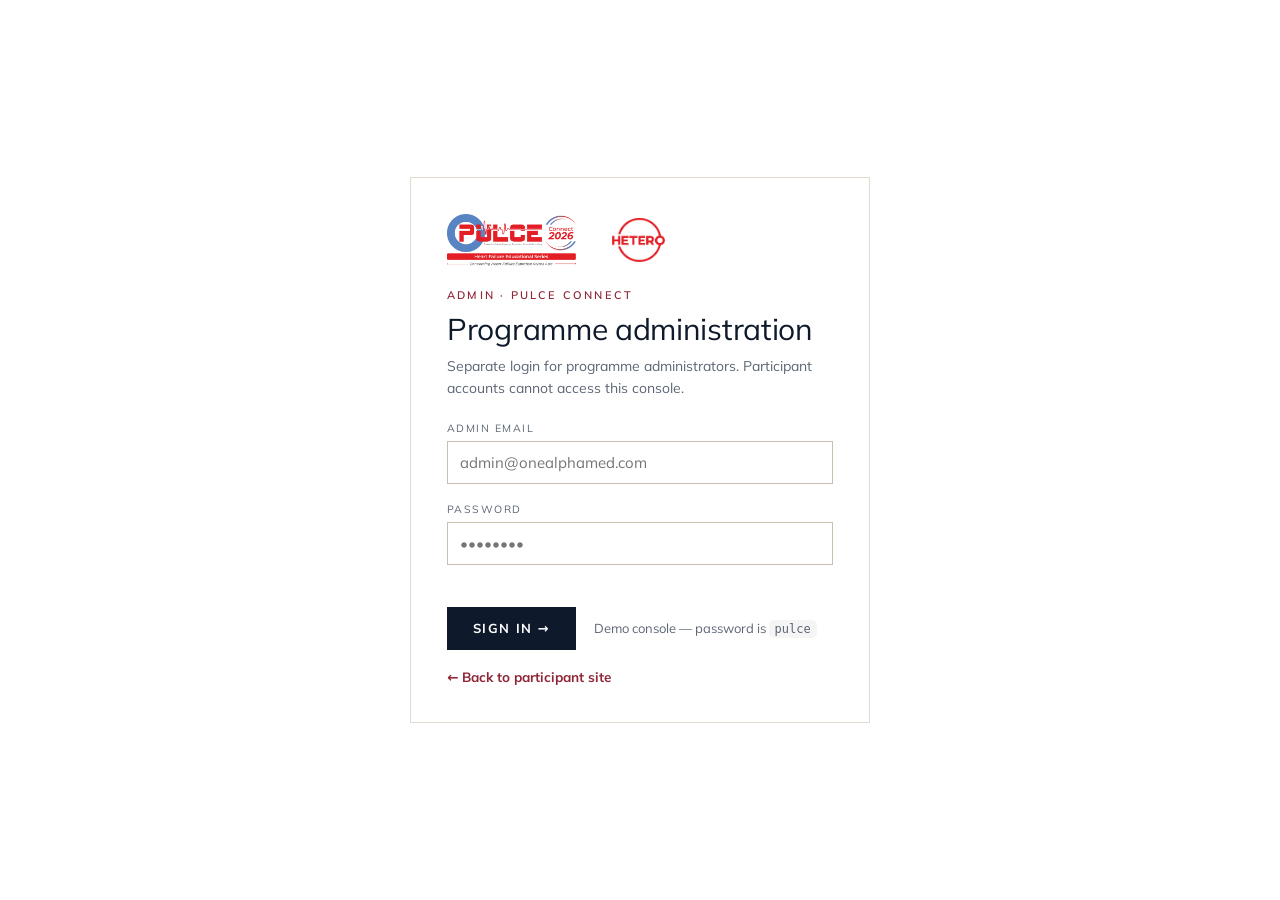
==== commit 55645034: "Skyline as hero background, larger header logos, Mulish typeface - The Manila/Bangkok/Jakarta skylin" ====
--- a/admin.html
+++ b/admin.html
@@ -8,7 +8,7 @@
 <link rel="icon" type="image/png" href="assets/hetero.png">
 <link rel="preconnect" href="https://fonts.googleapis.com">
 <link rel="preconnect" href="https://fonts.gstatic.com" crossorigin>
-<link href="https://fonts.googleapis.com/css2?family=Carlito:ital,wght@0,400;0,700;1,400&display=swap" rel="stylesheet">
+<link href="https://fonts.googleapis.com/css2?family=Mulish:ital,wght@0,300;0,400;0,600;0,700;0,800;1,400&display=swap" rel="stylesheet">
 <link rel="stylesheet" href="style.css">
 <link rel="stylesheet" href="admin.css">
 </head>
--- a/style.css
+++ b/style.css
@@ -1,7 +1,7 @@
 /* PULCE Connect 2026 — editorial system from the Claude Design revamp
    paper #F6F3EE · navy #0E1A2B · burgundy #8E2637 · rules #DCD5CA */
 :root{
-  --paper:#F6F3EE; --paper-2:#EFEAE2; --white:#FFFFFF;
+  --paper:#FFFFFF; --paper-2:#F5F5F5; --white:#FFFFFF;
   --navy:#0E1A2B; --burg:#8E2637; --rose:#E2A0AC;
   --ink:#0E1A2B; --ink-2:#3B4654; --muted:#5C6675;
   --rule:#DCD5CA; --rule-2:#E2DACE; --rule-3:#C9BFB0;
@@ -10,9 +10,9 @@
 }
 *{box-sizing:border-box}
 html{-webkit-text-size-adjust:100%;scroll-behavior:smooth}
-body{margin:0;background:var(--paper);font-family:'Carlito',Calibri,Candara,'Segoe UI',sans-serif;color:var(--ink);-webkit-font-smoothing:antialiased;text-wrap:pretty;font-size:16px}
+body{margin:0;background:var(--paper);font-family:'Mulish',system-ui,sans-serif;color:var(--ink);-webkit-font-smoothing:antialiased;text-wrap:pretty;font-size:16px}
 a{color:var(--burg);text-decoration:none}a:hover{color:var(--navy);text-decoration:underline}
-::selection{background:var(--navy);color:var(--paper)}
+::selection{background:var(--navy);color:#fff}
 img{display:block}
 h1,h2,h3,p,ul,ol,dl,dd{margin:0}
 [hidden]{display:none!important}
@@ -62,19 +62,20 @@
 .btn-row{display:flex;gap:10px;flex-wrap:wrap;align-items:center}
 
 /* ---------- Header ---------- */
-.hdr{position:sticky;top:0;z-index:30;background:rgba(246,243,238,.95);backdrop-filter:blur(8px);-webkit-backdrop-filter:blur(8px);border-bottom:1px solid var(--rule)}
-.hdr-in{max-width:var(--max);margin:0 auto;padding:12px var(--pad);display:flex;align-items:center;justify-content:space-between;gap:24px;flex-wrap:wrap}
+.hdr{position:sticky;top:0;z-index:30;background:rgba(255,255,255,.95);backdrop-filter:blur(8px);-webkit-backdrop-filter:blur(8px);border-bottom:1px solid var(--rule)}
+.hdr-in{max-width:var(--max);margin:0 auto;padding:14px var(--pad);display:flex;align-items:center;justify-content:space-between;gap:24px;flex-wrap:wrap}
 .hdr-brand{display:flex;align-items:center;gap:16px;color:var(--ink);text-decoration:none}
 .hdr-brand:hover{text-decoration:none;color:var(--ink)}
-.hdr-hetero{width:132px;height:48px;object-fit:contain}
-.vrule{width:1px;height:26px;background:var(--rule)}
+.hdr-hetero{height:64px;width:auto;object-fit:contain}
+.hdr-logo{height:78px;width:auto;object-fit:contain}
+.vrule{width:1px;height:44px;background:var(--rule)}
 .wordmark{display:flex;flex-direction:column;gap:1px}
 .wordmark b{font-size:18px;font-weight:700;letter-spacing:.15em;line-height:1.1}
 .wordmark span{font-size:9.5px;letter-spacing:.18px;letter-spacing:.18em;color:var(--muted);text-transform:uppercase}
 .hdr-right{display:flex;align-items:center;gap:22px;flex-wrap:wrap}
 .esc-box{display:flex;align-items:center;gap:10px;padding:5px 12px 5px 5px;border:1px solid var(--rule-3);background:var(--white)}
-.esc-box img{width:120px;height:56px;object-fit:contain}
-.esc-box span{font-size:9.5px;line-height:1.25;letter-spacing:.06em;color:var(--ink);text-transform:uppercase}
+.esc-box img{width:150px;height:66px;object-fit:contain}
+.esc-box span{font-size:10.5px;line-height:1.25;letter-spacing:.06em;color:var(--ink);text-transform:uppercase}
 .hdr-nav{display:flex;align-items:center;gap:22px}
 .hdr-nav a{font-size:12.5px;font-weight:600;letter-spacing:.09em;text-transform:uppercase;color:var(--ink)}
 .hdr-nav a:hover{text-decoration:none;color:var(--burg)}
@@ -122,17 +123,28 @@
 
 /* ---------- Landing ---------- */
 .landing{padding-bottom:0}
-.hero{max-width:var(--max);margin:0 auto;padding:56px var(--pad) 0;display:grid;grid-template-columns:minmax(0,1.1fr) minmax(0,.9fr);gap:52px;align-items:center}
+.hero-bg{position:relative;background:#fff url(assets/skyline.jpg) center 62%/cover no-repeat}
+.hero-bg::before{content:"";position:absolute;inset:0;background:linear-gradient(180deg,rgba(255,255,255,.96) 0%,rgba(255,255,255,.86) 45%,rgba(255,255,255,.55) 100%)}
+.hero{position:relative;max-width:var(--max);margin:0 auto;padding:56px var(--pad) 56px;display:grid;grid-template-columns:minmax(0,1.05fr) minmax(0,.95fr);gap:52px;align-items:start}
 .hero .sub{font-size:clamp(20px,2.2vw,27px);font-weight:400;margin:10px 0 20px}
 .hero .lead{margin-bottom:30px;max-width:52ch}
 .hero .btn-row{margin-bottom:34px}
-.facts{display:flex;border-top:1px solid var(--rule);border-bottom:1px solid var(--rule)}
-.fact{flex:1;padding:16px 18px 16px 0;border-right:1px solid var(--rule)}
+.facts{display:flex;border-top:1px solid var(--rule);border-bottom:1px solid var(--rule);background:rgba(255,255,255,.6)}
+.fact{flex:1;padding:16px 18px;border-right:1px solid var(--rule);text-align:center}
 .fact:last-child{border-right:0}
 .fact b{display:block;font-size:24px;font-weight:300;line-height:1.1;margin-bottom:4px}
 .fact span{font-size:11px;letter-spacing:.12em;text-transform:uppercase;color:var(--muted)}
-.hero-side{display:flex;flex-direction:column;gap:12px}
-.hero-img{width:100%;height:clamp(200px,24vw,260px);border:1px solid var(--rule);background:var(--white);overflow:hidden}
+.hero-form{position:sticky;top:96px;background:var(--navy);color:var(--paper);padding:26px}
+.form-head{margin-bottom:18px}
+.form-head h2{font-size:30px;font-weight:400;letter-spacing:-.01em;margin:8px 0 10px}
+.form-head .kicker{color:var(--rose)}
+.form-head .intro{font-size:14.5px;line-height:1.55;opacity:.85}
+.hero-form .form-panel{padding:22px}
+.hero-form .benefits{margin-top:18px;border-top:1px solid rgba(246,243,238,.25);padding-top:16px;gap:10px}
+.hero-form .benefits>div{font-size:13.5px}
+.hero-img{width:100%;height:clamp(200px,22vw,240px);border:1px solid var(--rule);background:var(--white);overflow:hidden;margin-top:26px}
+.hero .events{margin-top:26px;background:rgba(255,255,255,.92)}
+.hero .esc-note{margin-top:14px;background:rgba(255,255,255,.92)}
 .hero-img img{width:100%;height:100%;object-fit:cover;object-position:50% 45%}
 .esc-note{display:flex;align-items:center;gap:16px;background:var(--white);border:1px solid var(--rule-3);padding:14px 18px}
 .esc-note img{width:120px;height:56px;object-fit:contain;flex:none}
@@ -141,11 +153,14 @@
 .chapters-grid{display:grid;grid-template-columns:repeat(auto-fit,minmax(280px,1fr));border-bottom:1px solid var(--rule)}
 .ch-art{border-right:1px solid var(--rule);padding:0 26px 26px 0;display:flex;flex-direction:column}
 .ch-art:last-child{border-right:0}
-.ch-city{position:relative;height:190px;margin-bottom:18px;background:var(--navy);color:var(--paper);padding:20px;display:flex;flex-direction:column;justify-content:space-between;overflow:hidden}
+.ch-city{position:relative;height:210px;margin-bottom:18px;background:var(--navy);color:var(--paper);padding:20px;display:flex;flex-direction:column;justify-content:space-between;overflow:hidden}
+.ch-city>img{position:absolute;inset:0;width:100%;height:100%;object-fit:cover;object-position:50% 60%}
+.ch-city::after{content:"";position:absolute;inset:0;background:linear-gradient(180deg,rgba(14,26,43,.15) 0%,rgba(14,26,43,.2) 45%,rgba(14,26,43,.82) 100%)}
+.ch-city>*:not(img){position:relative;z-index:1}
 .ch-city .country{font-size:11px;font-weight:700;letter-spacing:.2em;text-transform:uppercase;color:var(--rose)}
 .ch-city .city{font-size:clamp(30px,3.4vw,44px);font-weight:300;line-height:1;letter-spacing:-.02em}
 .ch-city .fmt{font-size:11.5px;letter-spacing:.14em;text-transform:uppercase;opacity:.65;margin-top:8px}
-.ch-city .big{position:absolute;right:-6px;bottom:-26px;font-size:120px;font-weight:300;line-height:1;color:rgba(246,243,238,.09)}
+.ch-city .big{position:absolute;right:-6px;bottom:-26px;font-size:120px;font-weight:300;line-height:1;color:rgba(246,243,238,.18)}
 .ch-label{display:flex;align-items:baseline;gap:10px;margin-bottom:8px}
 .ch-label span{font-size:11px;font-weight:700;letter-spacing:.16em;text-transform:uppercase;color:var(--burg)}
 .ch-label i{height:1px;flex:1;background:var(--rule)}
@@ -192,7 +207,7 @@
 .esc-reg img{width:120px;height:56px;object-fit:contain;flex:none}
 .esc-reg span{font-size:11.5px;line-height:1.4}
 .form-panel{background:var(--paper);color:var(--ink);padding:32px}
-.mode-tabs{display:flex;border:1px solid var(--rule-3);margin-bottom:26px}
+.mode-tabs{display:flex;border:1px solid var(--rule-3);margin-bottom:20px}
 .mode-tabs button{flex:1;padding:13px 10px;border:0;cursor:pointer;font-size:12px;font-weight:700;letter-spacing:.12em;text-transform:uppercase;background:transparent;color:var(--muted)}
 .mode-tabs button.active{background:var(--navy);color:var(--paper)}
 .form-actions{display:flex;align-items:center;gap:18px;flex-wrap:wrap;margin-top:24px}
@@ -214,7 +229,10 @@
 .member-head .kicker{margin-bottom:8px}
 .member-grid{display:grid;grid-template-columns:minmax(0,2fr) minmax(0,1fr);gap:28px;margin-top:28px}
 .rows{display:flex;flex-direction:column;gap:14px}
-.row{display:grid;grid-template-columns:64px minmax(0,1fr) auto;gap:20px;align-items:center;background:var(--white);border:1px solid var(--rule-2);padding:18px 20px}
+.row{display:grid;grid-template-columns:110px minmax(0,1fr) auto;gap:20px;align-items:center;background:var(--white);border:1px solid var(--rule-2);padding:14px 20px 14px 14px}
+.row .thumb{position:relative;width:110px;height:82px;overflow:hidden;background:var(--navy)}
+.row .thumb img{width:100%;height:100%;object-fit:cover;object-position:50% 60%}
+.row .thumb .num{position:absolute;left:8px;bottom:6px;color:var(--paper);font-size:22px;text-shadow:0 1px 6px rgba(0,0,0,.5)}
 .row.locked{opacity:.55}
 .row .num{font-size:30px}
 .row b{display:block;font-size:17px;font-weight:600;margin-bottom:3px}
@@ -233,7 +251,10 @@
 
 /* ---------- Overview ---------- */
 .ov-list{display:flex;flex-direction:column;margin-top:0}
-.ov-row{display:grid;grid-template-columns:120px minmax(0,1fr) auto;gap:28px;padding:26px 0;border-bottom:1px solid var(--rule);align-items:center}
+.ov-row{display:grid;grid-template-columns:220px minmax(0,1fr) auto;gap:28px;padding:26px 0;border-bottom:1px solid var(--rule);align-items:center}
+.ov-row .thumb{position:relative;width:220px;height:150px;overflow:hidden;background:var(--navy)}
+.ov-row .thumb img{width:100%;height:100%;object-fit:cover;object-position:50% 60%}
+.ov-row .thumb .num{position:absolute;left:12px;bottom:8px;color:var(--paper);font-size:44px;text-shadow:0 1px 8px rgba(0,0,0,.5)}
 .ov-row.locked{opacity:.55}
 .ov-row .num{font-size:64px}
 .ov-row h3{font-size:22px;font-weight:600;letter-spacing:-.01em;margin:6px 0 8px}
@@ -243,7 +264,10 @@
 .avatar:first-child{margin-left:0}.avatar img{width:100%;height:100%;object-fit:cover;object-position:50% 15%}
 
 /* ---------- Chapter ---------- */
-.ch-hero{position:relative;background:var(--navy);color:var(--paper);padding:34px;overflow:hidden;display:grid;grid-template-columns:minmax(0,1fr) auto;gap:30px;align-items:end}
+.ch-hero{position:relative;background:var(--navy);color:var(--paper);padding:34px;overflow:hidden;display:grid;grid-template-columns:minmax(0,1fr) auto;gap:30px;align-items:end;min-height:320px}
+.ch-hero>img{position:absolute;inset:0;width:100%;height:100%;object-fit:cover;object-position:50% 55%}
+.ch-hero::after{content:"";position:absolute;inset:0;background:linear-gradient(180deg,rgba(14,26,43,.2) 0%,rgba(14,26,43,.35) 40%,rgba(14,26,43,.9) 100%)}
+.ch-hero>*:not(img){position:relative;z-index:1}
 .ch-hero .kicker{color:var(--rose);margin-bottom:10px}
 .ch-hero h1{font-size:clamp(28px,3.4vw,44px);font-weight:300;line-height:1.05;letter-spacing:-.02em;margin-bottom:16px}
 .ch-hero .meta{display:flex;flex-wrap:wrap;gap:8px 24px;font-size:13px;letter-spacing:.04em;opacity:.85}
@@ -346,20 +370,21 @@
 
 /* ---------- Responsive ---------- */
 @media (max-width:1000px){
-  .hero,.two,.register-in,.member-grid,.ch-grid,.live-grid{grid-template-columns:1fr}
+  .hero,.two,.member-grid,.ch-grid,.live-grid{grid-template-columns:1fr}
+  .hero-form{position:static}
   .hero{gap:32px}
   .cert-list{grid-template-columns:1fr}
-  .ov-row{grid-template-columns:72px minmax(0,1fr);row-gap:12px}.ov-row .num{font-size:44px}.ov-row .btn{grid-column:2}
+  .ov-row{grid-template-columns:1fr;row-gap:12px}.ov-row .thumb{width:100%;height:180px}
   .ch-hero{grid-template-columns:1fr}
 }
 @media (max-width:760px){
   :root{--pad:18px}
-  .hdr-in{padding:10px var(--pad)}.hdr-nav{gap:14px}.hdr-nav a:not(.cta){display:none}.esc-box{display:none}.hdr-hetero{width:100px;height:38px}
-  .wrap{padding:32px var(--pad) 60px}.section{padding-top:56px}.register{margin-top:56px}
+  .hdr-in{padding:10px var(--pad)}.hdr-nav{gap:14px}.hdr-nav a:not(.cta){display:none}.esc-box{display:none}.hdr-hetero{height:44px}.hdr-logo{height:52px}.vrule{height:30px}
+  .wrap{padding:32px var(--pad) 60px}.section{padding-top:56px}
   .facts{flex-direction:column}.fact{border-right:0;border-bottom:1px solid var(--rule);padding:14px 0}.fact:last-child{border-bottom:0}
   .chapters-grid{grid-template-columns:1fr}.ch-art{border-right:0;border-bottom:1px solid var(--rule);padding:0 0 22px;margin-bottom:22px}
   .fac-grid{grid-template-columns:1fr 1fr}.fac{padding-right:12px}
-  .row{grid-template-columns:44px minmax(0,1fr)}.row .btn-row{grid-column:2}
+  .row{grid-template-columns:80px minmax(0,1fr)}.row .thumb{width:80px;height:64px}.row .thumb .num{font-size:16px}.row .btn-row{grid-column:2}
   .form-panel{padding:22px}.filters{grid-template-columns:1fr}
   .table-wrap{overflow-x:auto}.table-wrap .table{min-width:560px}
   .post{padding:22px}.ch-hero{padding:24px}.ch-hero .big{font-size:120px}
--- a/admin.css
+++ b/admin.css
@@ -1,5 +1,5 @@
 /* Admin console */
-body.admin{background:var(--paper)}
+body.admin{background:#fff}
 .adm-login{min-height:100vh;display:flex;align-items:center;justify-content:center;padding:40px 20px;background:var(--paper)}
 .adm-login-card{width:100%;max-width:460px;padding:36px;}
 .adm-login-logos{display:flex;align-items:center;gap:18px;margin-bottom:22px}
